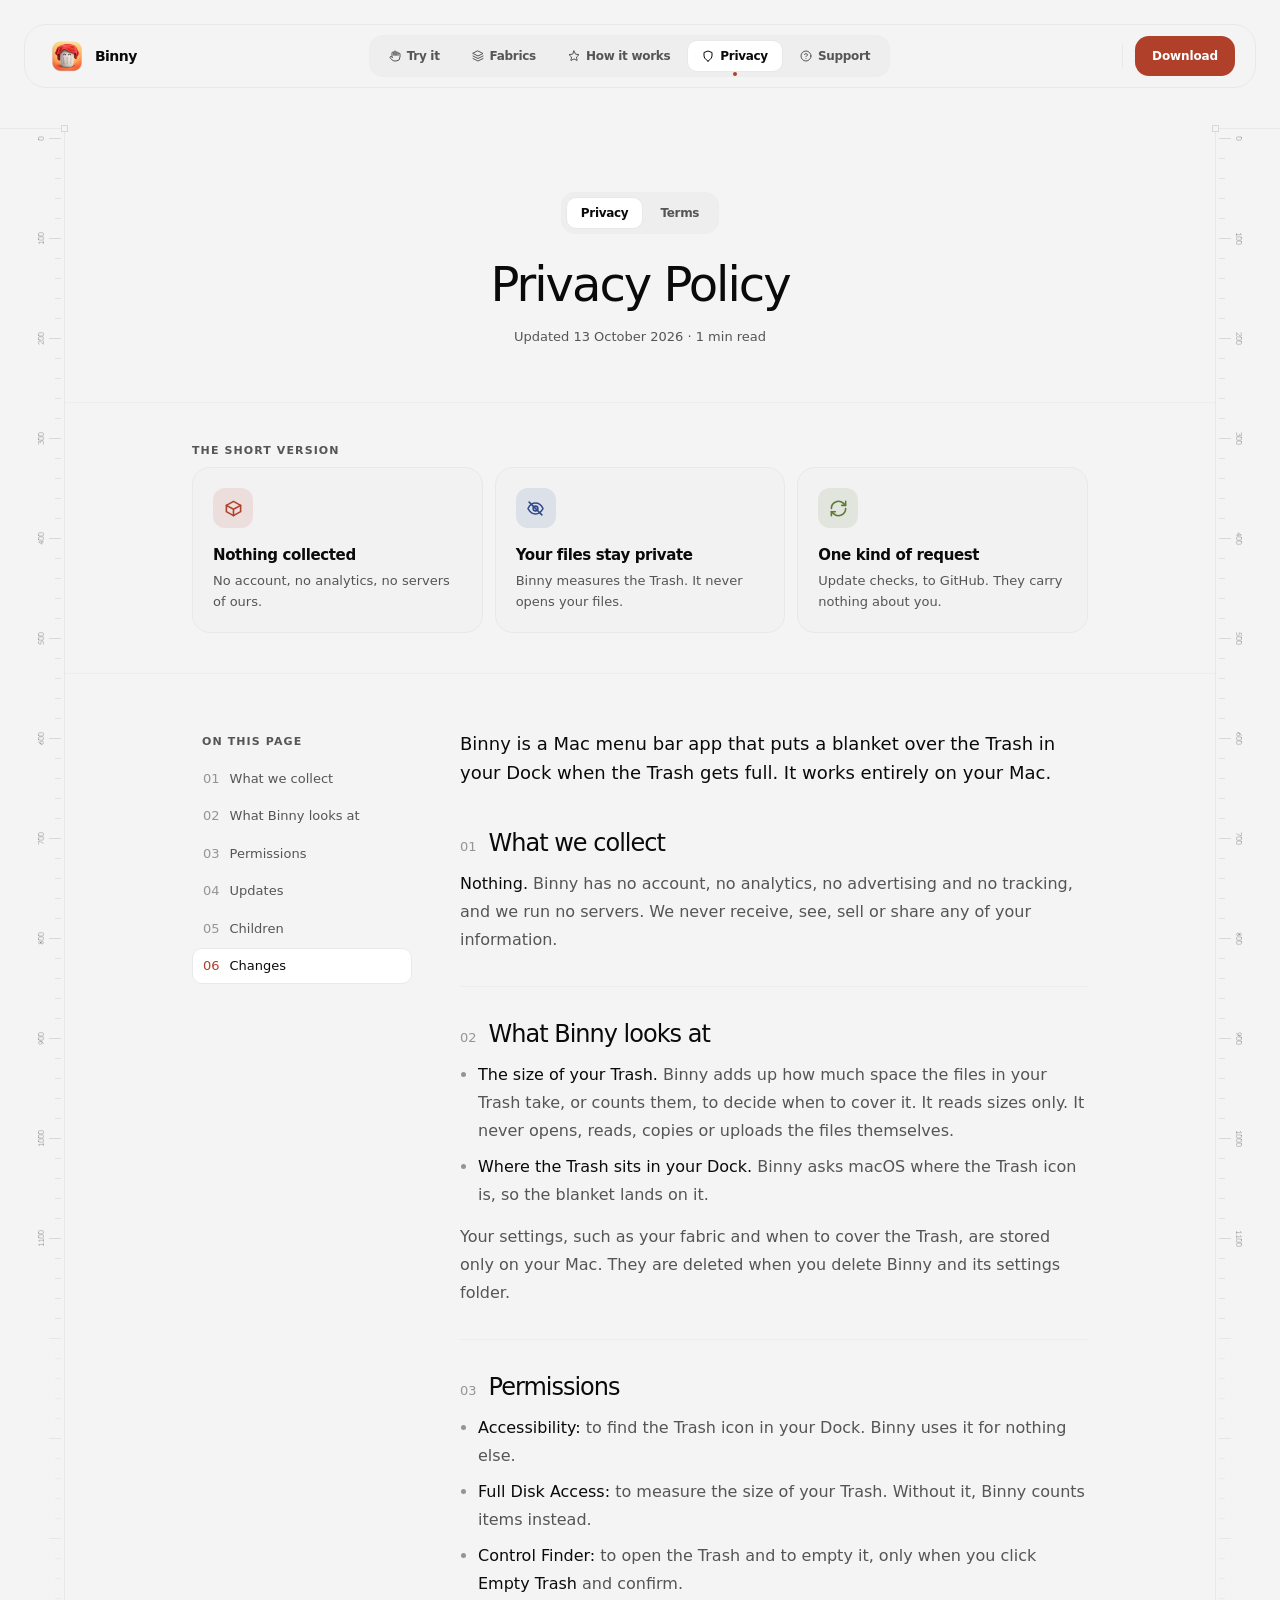
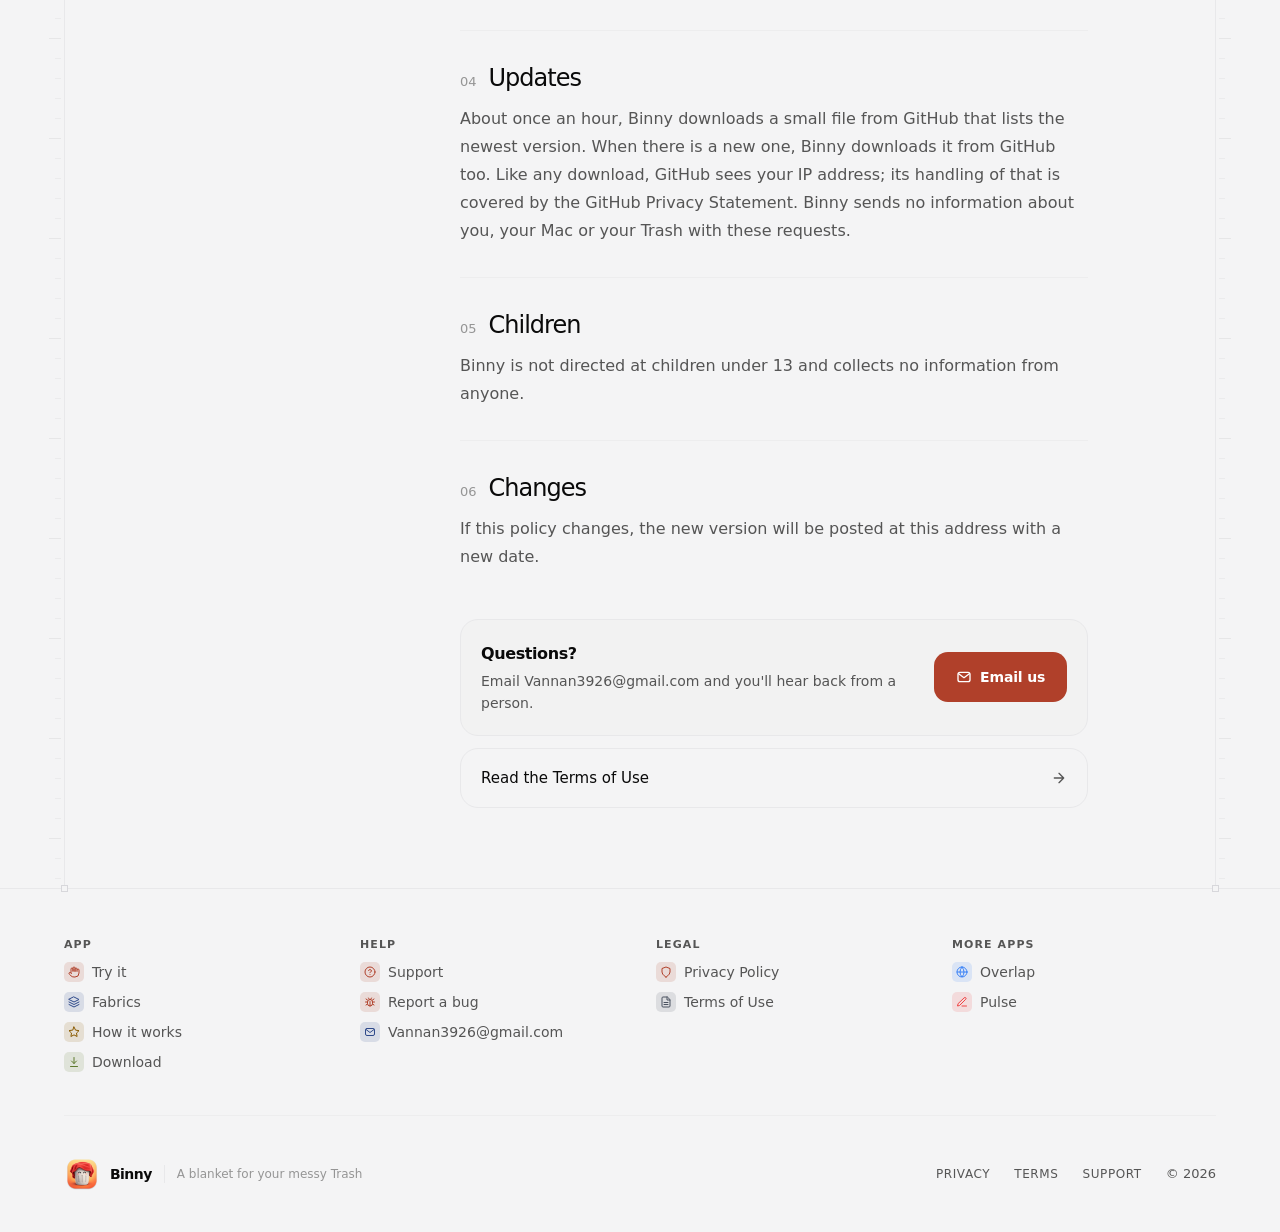
==== privacy/index.html @ 4203b94b "Website: update" ====
<!doctype html><html lang="en"><head><meta charset="utf-8"><meta name="viewport" content="width=device-width,initial-scale=1">
<title>Privacy Policy · Binny</title><link rel="icon" href="../icon.png">
<link rel="stylesheet" href="../studio.css"><link rel="stylesheet" href="../site.css"></head><body>
<svg width="0" height="0" style="position:absolute" aria-hidden="true"><symbol id="i-arrow" viewBox="0 0 24 24" fill="none" stroke="currentColor" stroke-width="2" stroke-linecap="round" stroke-linejoin="round"><path d="M5 12h14M12 5l7 7-7 7"/></symbol><symbol id="i-menu" viewBox="0 0 24 24" fill="none" stroke="currentColor" stroke-width="2" stroke-linecap="round" stroke-linejoin="round"><path d="M4 6h16M4 12h16M4 18h16"/></symbol><symbol id="i-star" viewBox="0 0 24 24" fill="none" stroke="currentColor" stroke-width="2" stroke-linecap="round" stroke-linejoin="round"><path d="M12 2l3.09 6.26L22 9.27l-5 4.87 1.18 6.88L12 17.77l-6.18 3.25L7 14.14 2 9.27l6.91-1.01z"/></symbol><symbol id="i-shield" viewBox="0 0 24 24" fill="none" stroke="currentColor" stroke-width="2" stroke-linecap="round" stroke-linejoin="round"><path d="M12 22s8-4 8-10V5l-8-3-8 3v7c0 6 8 10 8 10z"/></symbol><symbol id="i-file" viewBox="0 0 24 24" fill="none" stroke="currentColor" stroke-width="2" stroke-linecap="round" stroke-linejoin="round"><path d="M14 2H6a2 2 0 0 0-2 2v16a2 2 0 0 0 2 2h12a2 2 0 0 0 2-2V8zM14 2v6h6M16 13H8M16 17H8"/></symbol><symbol id="i-help" viewBox="0 0 24 24" fill="none" stroke="currentColor" stroke-width="2" stroke-linecap="round" stroke-linejoin="round"><circle cx="12" cy="12" r="10"/><path d="M9.1 9a3 3 0 0 1 5.8 1c0 2-3 3-3 3M12 17h.01"/></symbol><symbol id="i-mail" viewBox="0 0 24 24" fill="none" stroke="currentColor" stroke-width="2" stroke-linecap="round" stroke-linejoin="round"><rect x="3" y="5" width="18" height="14" rx="3"/><path d="m4 7 8 6 8-6"/></symbol><symbol id="i-search" viewBox="0 0 24 24" fill="none" stroke="currentColor" stroke-width="2" stroke-linecap="round" stroke-linejoin="round"><circle cx="11" cy="11" r="7"/><path d="m20 20-3.5-3.5"/></symbol><symbol id="i-lock" viewBox="0 0 24 24" fill="none" stroke="currentColor" stroke-width="2" stroke-linecap="round" stroke-linejoin="round"><rect x="4" y="11" width="16" height="10" rx="2"/><path d="M8 11V7a4 4 0 0 1 8 0v4"/></symbol><symbol id="i-box" viewBox="0 0 24 24" fill="none" stroke="currentColor" stroke-width="2" stroke-linecap="round" stroke-linejoin="round"><path d="M21 8 12 3 3 8v8l9 5 9-5z"/><path d="M3 8l9 5 9-5M12 13v8"/></symbol><symbol id="i-eyeoff" viewBox="0 0 24 24" fill="none" stroke="currentColor" stroke-width="2" stroke-linecap="round" stroke-linejoin="round"><path d="M2.5 12S6 5 12 5s9.5 7 9.5 7-3.5 7-9.5 7-9.5-7-9.5-7z"/><circle cx="12" cy="12" r="3"/><path d="M4 4l16 16"/></symbol><symbol id="i-gift" viewBox="0 0 24 24" fill="none" stroke="currentColor" stroke-width="2" stroke-linecap="round" stroke-linejoin="round"><rect x="3" y="8" width="18" height="13" rx="2"/><path d="M12 8v13M3 12h18M12 8S10.5 3.5 8 4.5 9 8 12 8zM12 8s1.5-4.5 4-3.5S15 8 12 8z"/></symbol><symbol id="i-heart" viewBox="0 0 24 24" fill="none" stroke="currentColor" stroke-width="2" stroke-linecap="round" stroke-linejoin="round"><path d="M12 20s-7.5-4.5-7.5-10A4.5 4.5 0 0 1 12 7.5 4.5 4.5 0 0 1 19.5 10C19.5 15.5 12 20 12 20z"/></symbol><symbol id="i-bug" viewBox="0 0 24 24" fill="none" stroke="currentColor" stroke-width="2" stroke-linecap="round" stroke-linejoin="round"><rect x="7" y="7" width="10" height="13" rx="5"/><path d="M12 11v9M9 4l1.5 2.5M15 4l-1.5 2.5M3 12h4M17 12h4M4 18l3-2M20 18l-3-2M4 6l3 2M20 6l-3 2"/></symbol><symbol id="i-idea" viewBox="0 0 24 24" fill="none" stroke="currentColor" stroke-width="2" stroke-linecap="round" stroke-linejoin="round"><path d="M9 18h6M10 21h4M12 3a6 6 0 0 0-3.5 10.9c.6.4 1 1.1 1 1.8V16h5v-.3c0-.7.4-1.4 1-1.8A6 6 0 0 0 12 3z"/></symbol><symbol id="i-pen" viewBox="0 0 24 24" fill="none" stroke="currentColor" stroke-width="2" stroke-linecap="round" stroke-linejoin="round"><path d="M12 20h9M16.5 3.5a2.12 2.12 0 0 1 3 3L7 19l-4 1 1-4z"/></symbol><symbol id="i-globe" viewBox="0 0 24 24" fill="none" stroke="currentColor" stroke-width="2" stroke-linecap="round" stroke-linejoin="round"><circle cx="12" cy="12" r="10"/><path d="M2 12h20M12 2a15.3 15.3 0 0 1 4 10 15.3 15.3 0 0 1-4 10 15.3 15.3 0 0 1-4-10 15.3 15.3 0 0 1 4-10z"/></symbol><symbol id="i-trash" viewBox="0 0 24 24" fill="none" stroke="currentColor" stroke-width="2" stroke-linecap="round" stroke-linejoin="round"><path d="M3 6h18M8 6V4a2 2 0 0 1 2-2h4a2 2 0 0 1 2 2v2M19 6l-1 14a2 2 0 0 1-2 2H8a2 2 0 0 1-2-2L5 6M10 11v6M14 11v6"/></symbol><symbol id="i-blanket" viewBox="0 0 24 24" fill="none" stroke="currentColor" stroke-width="2" stroke-linecap="round" stroke-linejoin="round"><path d="M4 20c0-6 2-12 8-12s8 6 8 12"/><path d="M2 20h20M8 20c0-3 1.5-6 4-6s4 3 4 6"/></symbol><symbol id="i-layers" viewBox="0 0 24 24" fill="none" stroke="currentColor" stroke-width="2" stroke-linecap="round" stroke-linejoin="round"><path d="m12 2 10 5-10 5L2 7z"/><path d="m2 12 10 5 10-5M2 17l10 5 10-5"/></symbol><symbol id="i-wind" viewBox="0 0 24 24" fill="none" stroke="currentColor" stroke-width="2" stroke-linecap="round" stroke-linejoin="round"><path d="M9.6 4.6A2 2 0 1 1 11 8H2M12.6 19.4A2 2 0 1 0 14 16H2M17.7 7.7A2.5 2.5 0 1 1 19.5 12H2"/></symbol><symbol id="i-hand" viewBox="0 0 24 24" fill="none" stroke="currentColor" stroke-width="2" stroke-linecap="round" stroke-linejoin="round"><path d="M18 11V6a2 2 0 0 0-4 0v5M14 10V4a2 2 0 0 0-4 0v6M10 10.5V6a2 2 0 0 0-4 0v8"/><path d="M18 8a2 2 0 1 1 4 0v6a8 8 0 0 1-8 8h-2c-2.8 0-4.5-.9-6-2.4l-3.6-3.6a2 2 0 0 1 2.8-2.8L7 15"/></symbol><symbol id="i-sparkle" viewBox="0 0 24 24" fill="none" stroke="currentColor" stroke-width="2" stroke-linecap="round" stroke-linejoin="round"><path d="M12 3l1.9 5.1L19 10l-5.1 1.9L12 17l-1.9-5.1L5 10l5.1-1.9z"/><path d="M19 17v4M17 19h4"/></symbol><symbol id="i-refresh" viewBox="0 0 24 24" fill="none" stroke="currentColor" stroke-width="2" stroke-linecap="round" stroke-linejoin="round"><path d="M21 12a9 9 0 0 1-15 6.7L3 16M3 12a9 9 0 0 1 15-6.7L21 8"/><path d="M21 3v5h-5M3 21v-5h5"/></symbol><symbol id="i-cpu" viewBox="0 0 24 24" fill="none" stroke="currentColor" stroke-width="2" stroke-linecap="round" stroke-linejoin="round"><rect x="5" y="5" width="14" height="14" rx="2"/><rect x="9" y="9" width="6" height="6"/><path d="M9 2v3M15 2v3M9 19v3M15 19v3M2 9h3M2 15h3M19 9h3M19 15h3"/></symbol><symbol id="i-bar" viewBox="0 0 24 24" fill="none" stroke="currentColor" stroke-width="2" stroke-linecap="round" stroke-linejoin="round"><rect x="2" y="3" width="20" height="18" rx="3"/><path d="M2 8h20M16 5.5h2"/></symbol><symbol id="i-click" viewBox="0 0 24 24" fill="none" stroke="currentColor" stroke-width="2" stroke-linecap="round" stroke-linejoin="round"><path d="m9 9 5 12 1.8-5.2L21 14z"/><path d="M7.2 2.2 8 5.1M5.1 8l-2.9-.8M14 4.1 12 6.2M6.2 12l-2.1 2"/></symbol><symbol id="i-download" viewBox="0 0 24 24" fill="none" stroke="currentColor" stroke-width="2" stroke-linecap="round" stroke-linejoin="round"><path d="M12 3v12M7 10l5 5 5-5M5 21h14"/></symbol><symbol id="i-accessibility" viewBox="0 0 24 24" fill="none" stroke="currentColor" stroke-width="2" stroke-linecap="round" stroke-linejoin="round"><circle cx="12" cy="4.5" r="1.5"/><path d="M5 8l7 1.5L19 8M12 9.5V14M9 21l3-7 3 7"/></symbol><symbol id="i-drive" viewBox="0 0 24 24" fill="none" stroke="currentColor" stroke-width="2" stroke-linecap="round" stroke-linejoin="round"><path d="M22 12H2M5.5 5h13L22 12v6a2 2 0 0 1-2 2H4a2 2 0 0 1-2-2v-6z"/><path d="M6 16h.01M10 16h.01"/></symbol><symbol id="i-finder" viewBox="0 0 24 24" fill="none" stroke="currentColor" stroke-width="2" stroke-linecap="round" stroke-linejoin="round"><rect x="3" y="3" width="18" height="18" rx="4"/><path d="M12 3c-1.5 3-2 6-1.5 10H12M8 8v1.5M16 8v1.5M8 15.5c2.5 2 5.5 2 8 0"/></symbol><symbol id="i-apple" viewBox="0 0 24 24" fill="currentColor"><path d="M16.4 12.6c0-2.6 2.1-3.8 2.2-3.9-1.2-1.8-3.1-2-3.7-2-1.6-.2-3.1.9-3.9.9-.8 0-2-.9-3.4-.9-1.7 0-3.3 1-4.2 2.6-1.8 3.1-.5 7.7 1.3 10.2.9 1.2 1.9 2.6 3.2 2.6 1.3-.1 1.8-.8 3.3-.8 1.6 0 2 .8 3.4.8 1.4 0 2.3-1.3 3.1-2.5 1-1.4 1.4-2.8 1.4-2.9 0 0-2.7-1-2.7-4.1zM13.9 5c.7-.9 1.2-2 1-3.2-1 0-2.3.7-3 1.6-.7.8-1.2 2-1.1 3.1 1.2.1 2.3-.6 3.1-1.5z"/></symbol></svg>
<header class="nav">
  <a class="brand" href="../"><img src="../icon.png" alt="">Binny</a>
  <nav class="navlinks" aria-label="Main"><a href="../#demo"><svg aria-hidden="true"><use href="#i-hand"/></svg>Try it</a><a href="../#fabrics"><svg aria-hidden="true"><use href="#i-layers"/></svg>Fabrics</a><a href="../#how"><svg aria-hidden="true"><use href="#i-star"/></svg>How it works</a><a aria-current="page" href="../privacy/"><svg aria-hidden="true"><use href="#i-shield"/></svg>Privacy</a><a href="../support/"><svg aria-hidden="true"><use href="#i-help"/></svg>Support</a></nav>
  <div class="navright">
    <span class="divider"></span>
    <a class="btn primary sm" href="https://github.com/Beingmani/Binny-releases/releases/latest/download/Binny.dmg">Download</a>
    <details class="menu"><summary class="iconbtn" aria-label="Menu"><svg aria-hidden="true"><use href="#i-menu"/></svg></summary>
      <div class="menu-panel"><a href="../#demo"><svg aria-hidden="true"><use href="#i-hand"/></svg>Try it</a><a href="../#fabrics"><svg aria-hidden="true"><use href="#i-layers"/></svg>Fabrics</a><a href="../#how"><svg aria-hidden="true"><use href="#i-star"/></svg>How it works</a><a aria-current="page" href="../privacy/"><svg aria-hidden="true"><use href="#i-shield"/></svg>Privacy</a><a href="../support/"><svg aria-hidden="true"><use href="#i-help"/></svg>Support</a><a class="btn primary" href="https://github.com/Beingmani/Binny-releases/releases/latest/download/Binny.dmg"><svg aria-hidden="true"><use href="#i-apple"/></svg>Download for Mac</a></div>
    </details>
  </div>
</header>
<div class="canvas"><main class="frame">
<header class="page-head"><div class="switch"><a class="on" href="../privacy/">Privacy</a><a class="" href="../terms/">Terms</a></div><h1>Privacy Policy</h1>
<p class="meta">Updated 13 October 2026 · 1 min read</p></header>
<div class="short"><span class="kicker">The short version</span><div class="tiles"><div class="tile"><span class="icon" style="--tint:var(--ink-rust)"><svg aria-hidden="true"><use href="#i-box"/></svg></span><strong>Nothing collected</strong><span>No account, no analytics, no servers of ours.</span></div><div class="tile"><span class="icon" style="--tint:var(--ink-indigo)"><svg aria-hidden="true"><use href="#i-eyeoff"/></svg></span><strong>Your files stay private</strong><span>Binny measures the Trash. It never opens your files.</span></div><div class="tile"><span class="icon" style="--tint:var(--ink-moss)"><svg aria-hidden="true"><use href="#i-refresh"/></svg></span><strong>One kind of request</strong><span>Update checks, to GitHub. They carry nothing about you.</span></div></div></div>
<div class="legal-body"><nav class="toc" aria-label="On this page"><strong>On this page</strong><a href="#what-we-collect"><span>01</span>What we collect</a><a href="#what-binny-looks-at"><span>02</span>What Binny looks at</a><a href="#permissions"><span>03</span>Permissions</a><a href="#updates"><span>04</span>Updates</a><a href="#children"><span>05</span>Children</a><a href="#changes"><span>06</span>Changes</a></nav>
<article class="prose"><p>Binny is a Mac menu bar app that puts a blanket over the Trash in your Dock when the Trash gets full. It works entirely on your Mac.</p><section id="what-we-collect"><h2><span>01</span>What we collect</h2><p><strong>Nothing.</strong> Binny has no account, no analytics, no advertising and no tracking, and we run no servers. We never receive, see, sell or share any of your information.</p></section><section id="what-binny-looks-at"><h2><span>02</span>What Binny looks at</h2><ul>
<li><strong>The size of your Trash.</strong> Binny adds up how much space the files in your Trash take, or counts them, to decide when to cover it. It reads sizes only. It never opens, reads, copies or uploads the files themselves.</li>
<li><strong>Where the Trash sits in your Dock.</strong> Binny asks macOS where the Trash icon is, so the blanket lands on it.</li>
</ul>
<p>Your settings, such as your fabric and when to cover the Trash, are stored only on your Mac. They are deleted when you delete Binny and its settings folder.</p></section><section id="permissions"><h2><span>03</span>Permissions</h2><ul>
<li><strong>Accessibility:</strong> to find the Trash icon in your Dock. Binny uses it for nothing else.</li>
<li><strong>Full Disk Access:</strong> to measure the size of your Trash. Without it, Binny counts items instead.</li>
<li><strong>Control Finder:</strong> to open the Trash and to empty it, only when you click <strong>Empty Trash</strong> and confirm.</li>
</ul></section><section id="updates"><h2><span>04</span>Updates</h2><p>About once an hour, Binny downloads a small file from GitHub that lists the newest version. When there is a new one, Binny downloads it from GitHub too. Like any download, GitHub sees your IP address; its handling of that is covered by the GitHub Privacy Statement. Binny sends no information about you, your Mac or your Trash with these requests.</p></section><section id="children"><h2><span>05</span>Children</h2><p>Binny is not directed at children under 13 and collects no information from anyone.</p></section><section id="changes"><h2><span>06</span>Changes</h2><p>If this policy changes, the new version will be posted at this address with a new date.</p></section>
<div class="mail"><div><strong>Questions?</strong><span>Email Vannan3926@gmail.com and you'll hear back from a person.</span></div><a class="btn primary" href="mailto:Vannan3926@gmail.com?subject=Binny%20privacy"><svg aria-hidden="true"><use href="#i-mail"/></svg>Email us</a></div>
<a class="next" href="../terms/">Read the Terms of Use<svg aria-hidden="true"><use href="#i-arrow"/></svg></a></article></div>
</main></div>
<footer class="site">
  <nav class="cols" aria-label="Site"><div><span class="kicker">App</span><ul><li><a href="../#demo"><span class="thumb" style="--tint:var(--ink-rust)"><svg aria-hidden="true"><use href="#i-hand"/></svg></span>Try it</a></li><li><a href="../#fabrics"><span class="thumb" style="--tint:var(--ink-indigo)"><svg aria-hidden="true"><use href="#i-layers"/></svg></span>Fabrics</a></li><li><a href="../#how"><span class="thumb" style="--tint:var(--ink-gold)"><svg aria-hidden="true"><use href="#i-star"/></svg></span>How it works</a></li><li><a href="https://github.com/Beingmani/Binny-releases/releases/latest/download/Binny.dmg"><span class="thumb" style="--tint:var(--ink-moss)"><svg aria-hidden="true"><use href="#i-download"/></svg></span>Download</a></li></ul></div><div><span class="kicker">Help</span><ul><li><a href="../support/"><span class="thumb" style="--tint:var(--accent)"><svg aria-hidden="true"><use href="#i-help"/></svg></span>Support</a></li><li><a href="https://github.com/Beingmani/Binny-releases/issues/new/choose"><span class="thumb" style="--tint:var(--ink-rust)"><svg aria-hidden="true"><use href="#i-bug"/></svg></span>Report a bug</a></li><li><a href="mailto:Vannan3926@gmail.com"><span class="thumb" style="--tint:var(--ink-indigo)"><svg aria-hidden="true"><use href="#i-mail"/></svg></span>Vannan3926@gmail.com</a></li></ul></div><div><span class="kicker">Legal</span><ul><li><a href="../privacy/"><span class="thumb" style="--tint:var(--accent)"><svg aria-hidden="true"><use href="#i-shield"/></svg></span>Privacy Policy</a></li><li><a href="../terms/"><span class="thumb" style="--tint:var(--ink-slate)"><svg aria-hidden="true"><use href="#i-file"/></svg></span>Terms of Use</a></li></ul></div><div><span class="kicker">More apps</span><ul><li><a href="https://beingmani.github.io/Overlap-releases/"><span class="thumb" style="--tint:var(--t-blue)"><svg aria-hidden="true"><use href="#i-globe"/></svg></span>Overlap</a></li><li><a href="https://beingmani.github.io/Pulse-releases/"><span class="thumb" style="--tint:var(--t-red)"><svg aria-hidden="true"><use href="#i-pen"/></svg></span>Pulse</a></li></ul></div></nav>
  <div class="bar">
    <div class="left"><a class="brand" href="../"><img src="../icon.png" alt="">Binny</a><span class="tagline">A blanket for your messy Trash</span></div>
    <nav aria-label="Legal"><a href="../privacy/">Privacy</a><a href="../terms/">Terms</a><a href="../support/">Support</a><span class="meta">© 2026</span></nav>
  </div>
</footer>
<script>
// Highlight the section you're reading in the contents list.
const links = [...document.querySelectorAll(".toc a")];
const seen = new IntersectionObserver((es) => es.forEach((e) => {
  if (e.isIntersecting) links.forEach((a) => a.classList.toggle("on", a.getAttribute("href") === "#" + e.target.id));
}), { rootMargin: "-20% 0px -70% 0px" });
document.querySelectorAll(".prose section[id]").forEach((s) => seen.observe(s));
</script></body></html>
---- studio.css ----
/* ==========================================================================
   Studio: shared website design system for the Overlap and Pulse sites.
   Modelled on figmaplugins.co, kept flat: no gradients, no shadows, no
   blur, no fades. Hairline borders do the work. See README.md.
   ========================================================================== */

/* -- Fonts: DM Sans 400 / 500 / 700, served from ./fonts ----------------- */
@font-face { font-family: "DM Sans"; src: url(fonts/DMSans-Regular.ttf) format("truetype"); font-weight: 400; font-style: normal; font-display: swap; }
@font-face { font-family: "DM Sans"; src: url(fonts/DMSans-Medium.ttf) format("truetype"); font-weight: 500; font-style: normal; font-display: swap; }
@font-face { font-family: "DM Sans"; src: url(fonts/DMSans-Bold.ttf) format("truetype"); font-weight: 700; font-style: normal; font-display: swap; }

/* -- Tokens (light). Apps set --accent-light / --accent-dark (+ --on-*) -- */
:root {
  color-scheme: light dark;

  /* Brand: each app sets these. */
  --accent: var(--accent-light, #1b4ed8);
  --on-accent: var(--on-accent-light, #ffffff);
  --accent-soft: color-mix(in srgb, var(--accent) 12%, var(--bg));

  /* Neutrals, straight from figmaplugins.co (shadcn zinc). */
  --bg: oklch(0.967 0.001 286.375);
  --fg: oklch(0.145 0 0);
  --card: oklch(1 0 0);
  --secondary: oklch(0.92 0.002 286.375);
  --muted: oklch(0.94 0.002 286.375);
  --muted-fg: oklch(0.45 0 0);
  --border: oklch(0.88 0.005 286.375);

  /* Flat stand-ins for figmaplugins' alpha tints (border/40, secondary/15...). */
  --line: color-mix(in srgb, var(--border) 40%, var(--bg));        /* frame, cards */
  --line-strong: color-mix(in srgb, var(--border) 70%, var(--bg)); /* hover borders */
  --line-soft: color-mix(in srgb, var(--border) 25%, var(--bg));   /* section rules */
  --surface: color-mix(in srgb, var(--secondary) 15%, var(--bg));  /* card fill */
  --surface-2: color-mix(in srgb, var(--secondary) 35%, var(--bg));/* pills, secondary btn */
  --surface-3: color-mix(in srgb, var(--secondary) 60%, var(--bg));/* hover */
  --faint-fg: color-mix(in srgb, var(--muted-fg) 60%, var(--bg));  /* captions */

  /* Shape and type. */
  --radius: 0.625rem;                      /* 10px  (rounded-lg) */
  --radius-xl: calc(var(--radius) * 1.4);  /* 14px  buttons, icon boxes */
  --radius-2xl: calc(var(--radius) * 1.8); /* 18px  cards */
  --radius-nav: 22px;
  --font: "DM Sans", "DM Sans Fallback", system-ui, -apple-system, "Segoe UI", Roboto, sans-serif;
  --mono: ui-monospace, "SF Mono", Menlo, Consolas, monospace;
  --w-display: 400;   /* headlines: regular, tight tracking */
  --w-strong: 700;    /* card titles, buttons (figmaplugins' 600 maps here) */
  --frame-w: 72rem;   /* 1152px content column */
  --nav-h: 64px;
  --nav-top: 24px;

  /* Tints for icon squares: set --tint on .icon / .chip svg / .thumb. */
  --t-blue: #3b82f6; --t-green: #22c55e; --t-violet: #8b5cf6; --t-orange: #f97316;
  --t-pink: #ec4899; --t-teal: #0d9488; --t-amber: #f59e0b; --t-red: #ef4444; --t-slate: #64748b;

  /* Ruler and corner art (SVG, flat). */
  --corner: url("data:image/svg+xml,%3Csvg xmlns='http://www.w3.org/2000/svg' width='7' height='7'%3E%3Crect x='.5' y='.5' width='6' height='6' fill='%23f4f4f5' stroke='%23d7d7db'/%3E%3C/svg%3E");
  --ruler-l: url("data:image/svg+xml,%3Csvg xmlns='http://www.w3.org/2000/svg' width='40' height='1200'%3E%3Cdefs%3E%3Cpath id='d0' d='M1 0h2a1 1 0 0 1 1 1v4a1 1 0 0 1-1 1H1a1 1 0 0 1-1-1V1a1 1 0 0 1 1-1z'/%3E%3Cpath id='d1' d='M.8 1.2 2.4 0v6M.8 6h3.2'/%3E%3Cpath id='d2' d='M0 1a1 1 0 0 1 1-1h2a1 1 0 0 1 1 1v.8L0 6h4'/%3E%3Cpath id='d3' d='M0 0h4L2 2.4h.8a1.8 1.8 0 0 1 0 3.6H0'/%3E%3Cpath id='d4' d='M3 6V0L0 4.2h4'/%3E%3Cpath id='d5' d='M4 0H.6L.2 2.8h2.3a1.6 1.6 0 0 1 0 3.2H0'/%3E%3Cpath id='d6' d='M3.4 0Q0 .8 0 4a2 2 0 0 0 4 0 2 2 0 0 0-4 0'/%3E%3Cpath id='d7' d='M0 0h4L1.4 6'/%3E%3Cpath id='d8' d='M2 2.8a1.4 1.4 0 1 1 0-2.8 1.4 1.4 0 1 1 0 2.8 1.6 1.6 0 1 0 0 3.2 1.6 1.6 0 1 0 0-3.2z'/%3E%3Cpath id='d9' d='M.6 6Q4 5.2 4 2a2 2 0 0 0-4 0 2 2 0 0 0 4 0'/%3E%3C/defs%3E%3Crect x='24' y='10' width='12' height='1' fill-opacity='.06'/%3E%3Cg transform='translate(16 10.5) rotate(-90) scale(.8)' fill='none' stroke='black' stroke-width='.9' stroke-linecap='round' stroke-linejoin='round' stroke-opacity='.3'%3E%3Cuse href='%23d0' x='-2.0' y='-3'/%3E%3C/g%3E%3Crect x='30' y='30' width='6' height='1' fill-opacity='.035'/%3E%3Crect x='30' y='50' width='6' height='1' fill-opacity='.035'/%3E%3Crect x='30' y='70' width='6' height='1' fill-opacity='.035'/%3E%3Crect x='30' y='90' width='6' height='1' fill-opacity='.035'/%3E%3Crect x='24' y='110' width='12' height='1' fill-opacity='.06'/%3E%3Cg transform='translate(16 110.5) rotate(-90) scale(.8)' fill='none' stroke='black' stroke-width='.9' stroke-linecap='round' stroke-linejoin='round' stroke-opacity='.3'%3E%3Cuse href='%23d1' x='-7.2' y='-3'/%3E%3Cuse href='%23d0' x='-2.0' y='-3'/%3E%3Cuse href='%23d0' x='3.2' y='-3'/%3E%3C/g%3E%3Crect x='30' y='130' width='6' height='1' fill-opacity='.035'/%3E%3Crect x='30' y='150' width='6' height='1' fill-opacity='.035'/%3E%3Crect x='30' y='170' width='6' height='1' fill-opacity='.035'/%3E%3Crect x='30' y='190' width='6' height='1' fill-opacity='.035'/%3E%3Crect x='24' y='210' width='12' height='1' fill-opacity='.06'/%3E%3Cg transform='translate(16 210.5) rotate(-90) scale(.8)' fill='none' stroke='black' stroke-width='.9' stroke-linecap='round' stroke-linejoin='round' stroke-opacity='.3'%3E%3Cuse href='%23d2' x='-7.2' y='-3'/%3E%3Cuse href='%23d0' x='-2.0' y='-3'/%3E%3Cuse href='%23d0' x='3.2' y='-3'/%3E%3C/g%3E%3Crect x='30' y='230' width='6' height='1' fill-opacity='.035'/%3E%3Crect x='30' y='250' width='6' height='1' fill-opacity='.035'/%3E%3Crect x='30' y='270' width='6' height='1' fill-opacity='.035'/%3E%3Crect x='30' y='290' width='6' height='1' fill-opacity='.035'/%3E%3Crect x='24' y='310' width='12' height='1' fill-opacity='.06'/%3E%3Cg transform='translate(16 310.5) rotate(-90) scale(.8)' fill='none' stroke='black' stroke-width='.9' stroke-linecap='round' stroke-linejoin='round' stroke-opacity='.3'%3E%3Cuse href='%23d3' x='-7.2' y='-3'/%3E%3Cuse href='%23d0' x='-2.0' y='-3'/%3E%3Cuse href='%23d0' x='3.2' y='-3'/%3E%3C/g%3E%3Crect x='30' y='330' width='6' height='1' fill-opacity='.035'/%3E%3Crect x='30' y='350' width='6' height='1' fill-opacity='.035'/%3E%3Crect x='30' y='370' width='6' height='1' fill-opacity='.035'/%3E%3Crect x='30' y='390' width='6' height='1' fill-opacity='.035'/%3E%3Crect x='24' y='410' width='12' height='1' fill-opacity='.06'/%3E%3Cg transform='translate(16 410.5) rotate(-90) scale(.8)' fill='none' stroke='black' stroke-width='.9' stroke-linecap='round' stroke-linejoin='round' stroke-opacity='.3'%3E%3Cuse href='%23d4' x='-7.2' y='-3'/%3E%3Cuse href='%23d0' x='-2.0' y='-3'/%3E%3Cuse href='%23d0' x='3.2' y='-3'/%3E%3C/g%3E%3Crect x='30' y='430' width='6' height='1' fill-opacity='.035'/%3E%3Crect x='30' y='450' width='6' height='1' fill-opacity='.035'/%3E%3Crect x='30' y='470' width='6' height='1' fill-opacity='.035'/%3E%3Crect x='30' y='490' width='6' height='1' fill-opacity='.035'/%3E%3Crect x='24' y='510' width='12' height='1' fill-opacity='.06'/%3E%3Cg transform='translate(16 510.5) rotate(-90) scale(.8)' fill='none' stroke='black' stroke-width='.9' stroke-linecap='round' stroke-linejoin='round' stroke-opacity='.3'%3E%3Cuse href='%23d5' x='-7.2' y='-3'/%3E%3Cuse href='%23d0' x='-2.0' y='-3'/%3E%3Cuse href='%23d0' x='3.2' y='-3'/%3E%3C/g%3E%3Crect x='30' y='530' width='6' height='1' fill-opacity='.035'/%3E%3Crect x='30' y='550' width='6' height='1' fill-opacity='.035'/%3E%3Crect x='30' y='570' width='6' height='1' fill-opacity='.035'/%3E%3Crect x='30' y='590' width='6' height='1' fill-opacity='.035'/%3E%3Crect x='24' y='610' width='12' height='1' fill-opacity='.06'/%3E%3Cg transform='translate(16 610.5) rotate(-90) scale(.8)' fill='none' stroke='black' stroke-width='.9' stroke-linecap='round' stroke-linejoin='round' stroke-opacity='.3'%3E%3Cuse href='%23d6' x='-7.2' y='-3'/%3E%3Cuse href='%23d0' x='-2.0' y='-3'/%3E%3Cuse href='%23d0' x='3.2' y='-3'/%3E%3C/g%3E%3Crect x='30' y='630' width='6' height='1' fill-opacity='.035'/%3E%3Crect x='30' y='650' width='6' height='1' fill-opacity='.035'/%3E%3Crect x='30' y='670' width='6' height='1' fill-opacity='.035'/%3E%3Crect x='30' y='690' width='6' height='1' fill-opacity='.035'/%3E%3Crect x='24' y='710' width='12' height='1' fill-opacity='.06'/%3E%3Cg transform='translate(16 710.5) rotate(-90) scale(.8)' fill='none' stroke='black' stroke-width='.9' stroke-linecap='round' stroke-linejoin='round' stroke-opacity='.3'%3E%3Cuse href='%23d7' x='-7.2' y='-3'/%3E%3Cuse href='%23d0' x='-2.0' y='-3'/%3E%3Cuse href='%23d0' x='3.2' y='-3'/%3E%3C/g%3E%3Crect x='30' y='730' width='6' height='1' fill-opacity='.035'/%3E%3Crect x='30' y='750' width='6' height='1' fill-opacity='.035'/%3E%3Crect x='30' y='770' width='6' height='1' fill-opacity='.035'/%3E%3Crect x='30' y='790' width='6' height='1' fill-opacity='.035'/%3E%3Crect x='24' y='810' width='12' height='1' fill-opacity='.06'/%3E%3Cg transform='translate(16 810.5) rotate(-90) scale(.8)' fill='none' stroke='black' stroke-width='.9' stroke-linecap='round' stroke-linejoin='round' stroke-opacity='.3'%3E%3Cuse href='%23d8' x='-7.2' y='-3'/%3E%3Cuse href='%23d0' x='-2.0' y='-3'/%3E%3Cuse href='%23d0' x='3.2' y='-3'/%3E%3C/g%3E%3Crect x='30' y='830' width='6' height='1' fill-opacity='.035'/%3E%3Crect x='30' y='850' width='6' height='1' fill-opacity='.035'/%3E%3Crect x='30' y='870' width='6' height='1' fill-opacity='.035'/%3E%3Crect x='30' y='890' width='6' height='1' fill-opacity='.035'/%3E%3Crect x='24' y='910' width='12' height='1' fill-opacity='.06'/%3E%3Cg transform='translate(16 910.5) rotate(-90) scale(.8)' fill='none' stroke='black' stroke-width='.9' stroke-linecap='round' stroke-linejoin='round' stroke-opacity='.3'%3E%3Cuse href='%23d9' x='-7.2' y='-3'/%3E%3Cuse href='%23d0' x='-2.0' y='-3'/%3E%3Cuse href='%23d0' x='3.2' y='-3'/%3E%3C/g%3E%3Crect x='30' y='930' width='6' height='1' fill-opacity='.035'/%3E%3Crect x='30' y='950' width='6' height='1' fill-opacity='.035'/%3E%3Crect x='30' y='970' width='6' height='1' fill-opacity='.035'/%3E%3Crect x='30' y='990' width='6' height='1' fill-opacity='.035'/%3E%3Crect x='24' y='1010' width='12' height='1' fill-opacity='.06'/%3E%3Cg transform='translate(16 1010.5) rotate(-90) scale(.8)' fill='none' stroke='black' stroke-width='.9' stroke-linecap='round' stroke-linejoin='round' stroke-opacity='.3'%3E%3Cuse href='%23d1' x='-9.8' y='-3'/%3E%3Cuse href='%23d0' x='-4.6' y='-3'/%3E%3Cuse href='%23d0' x='0.6' y='-3'/%3E%3Cuse href='%23d0' x='5.8' y='-3'/%3E%3C/g%3E%3Crect x='30' y='1030' width='6' height='1' fill-opacity='.035'/%3E%3Crect x='30' y='1050' width='6' height='1' fill-opacity='.035'/%3E%3Crect x='30' y='1070' width='6' height='1' fill-opacity='.035'/%3E%3Crect x='30' y='1090' width='6' height='1' fill-opacity='.035'/%3E%3Crect x='24' y='1110' width='12' height='1' fill-opacity='.06'/%3E%3Cg transform='translate(16 1110.5) rotate(-90) scale(.8)' fill='none' stroke='black' stroke-width='.9' stroke-linecap='round' stroke-linejoin='round' stroke-opacity='.3'%3E%3Cuse href='%23d1' x='-9.8' y='-3'/%3E%3Cuse href='%23d1' x='-4.6' y='-3'/%3E%3Cuse href='%23d0' x='0.6' y='-3'/%3E%3Cuse href='%23d0' x='5.8' y='-3'/%3E%3C/g%3E%3Crect x='30' y='1130' width='6' height='1' fill-opacity='.035'/%3E%3Crect x='30' y='1150' width='6' height='1' fill-opacity='.035'/%3E%3Crect x='30' y='1170' width='6' height='1' fill-opacity='.035'/%3E%3Crect x='30' y='1190' width='6' height='1' fill-opacity='.035'/%3E%3C/svg%3E"), url("data:image/svg+xml,%3Csvg xmlns='http://www.w3.org/2000/svg' width='40' height='100'%3E%3Crect x='24' y='10' width='12' height='1' fill-opacity='.06'/%3E%3Crect x='30' y='30' width='6' height='1' fill-opacity='.035'/%3E%3Crect x='30' y='50' width='6' height='1' fill-opacity='.035'/%3E%3Crect x='30' y='70' width='6' height='1' fill-opacity='.035'/%3E%3Crect x='30' y='90' width='6' height='1' fill-opacity='.035'/%3E%3C/svg%3E");
  --ruler-r: url("data:image/svg+xml,%3Csvg xmlns='http://www.w3.org/2000/svg' width='40' height='1200'%3E%3Cdefs%3E%3Cpath id='d0' d='M1 0h2a1 1 0 0 1 1 1v4a1 1 0 0 1-1 1H1a1 1 0 0 1-1-1V1a1 1 0 0 1 1-1z'/%3E%3Cpath id='d1' d='M.8 1.2 2.4 0v6M.8 6h3.2'/%3E%3Cpath id='d2' d='M0 1a1 1 0 0 1 1-1h2a1 1 0 0 1 1 1v.8L0 6h4'/%3E%3Cpath id='d3' d='M0 0h4L2 2.4h.8a1.8 1.8 0 0 1 0 3.6H0'/%3E%3Cpath id='d4' d='M3 6V0L0 4.2h4'/%3E%3Cpath id='d5' d='M4 0H.6L.2 2.8h2.3a1.6 1.6 0 0 1 0 3.2H0'/%3E%3Cpath id='d6' d='M3.4 0Q0 .8 0 4a2 2 0 0 0 4 0 2 2 0 0 0-4 0'/%3E%3Cpath id='d7' d='M0 0h4L1.4 6'/%3E%3Cpath id='d8' d='M2 2.8a1.4 1.4 0 1 1 0-2.8 1.4 1.4 0 1 1 0 2.8 1.6 1.6 0 1 0 0 3.2 1.6 1.6 0 1 0 0-3.2z'/%3E%3Cpath id='d9' d='M.6 6Q4 5.2 4 2a2 2 0 0 0-4 0 2 2 0 0 0 4 0'/%3E%3C/defs%3E%3Crect x='4' y='10' width='12' height='1' fill-opacity='.06'/%3E%3Cg transform='translate(24 10.5) rotate(90) scale(.8)' fill='none' stroke='black' stroke-width='.9' stroke-linecap='round' stroke-linejoin='round' stroke-opacity='.3'%3E%3Cuse href='%23d0' x='-2.0' y='-3'/%3E%3C/g%3E%3Crect x='4' y='30' width='6' height='1' fill-opacity='.035'/%3E%3Crect x='4' y='50' width='6' height='1' fill-opacity='.035'/%3E%3Crect x='4' y='70' width='6' height='1' fill-opacity='.035'/%3E%3Crect x='4' y='90' width='6' height='1' fill-opacity='.035'/%3E%3Crect x='4' y='110' width='12' height='1' fill-opacity='.06'/%3E%3Cg transform='translate(24 110.5) rotate(90) scale(.8)' fill='none' stroke='black' stroke-width='.9' stroke-linecap='round' stroke-linejoin='round' stroke-opacity='.3'%3E%3Cuse href='%23d1' x='-7.2' y='-3'/%3E%3Cuse href='%23d0' x='-2.0' y='-3'/%3E%3Cuse href='%23d0' x='3.2' y='-3'/%3E%3C/g%3E%3Crect x='4' y='130' width='6' height='1' fill-opacity='.035'/%3E%3Crect x='4' y='150' width='6' height='1' fill-opacity='.035'/%3E%3Crect x='4' y='170' width='6' height='1' fill-opacity='.035'/%3E%3Crect x='4' y='190' width='6' height='1' fill-opacity='.035'/%3E%3Crect x='4' y='210' width='12' height='1' fill-opacity='.06'/%3E%3Cg transform='translate(24 210.5) rotate(90) scale(.8)' fill='none' stroke='black' stroke-width='.9' stroke-linecap='round' stroke-linejoin='round' stroke-opacity='.3'%3E%3Cuse href='%23d2' x='-7.2' y='-3'/%3E%3Cuse href='%23d0' x='-2.0' y='-3'/%3E%3Cuse href='%23d0' x='3.2' y='-3'/%3E%3C/g%3E%3Crect x='4' y='230' width='6' height='1' fill-opacity='.035'/%3E%3Crect x='4' y='250' width='6' height='1' fill-opacity='.035'/%3E%3Crect x='4' y='270' width='6' height='1' fill-opacity='.035'/%3E%3Crect x='4' y='290' width='6' height='1' fill-opacity='.035'/%3E%3Crect x='4' y='310' width='12' height='1' fill-opacity='.06'/%3E%3Cg transform='translate(24 310.5) rotate(90) scale(.8)' fill='none' stroke='black' stroke-width='.9' stroke-linecap='round' stroke-linejoin='round' stroke-opacity='.3'%3E%3Cuse href='%23d3' x='-7.2' y='-3'/%3E%3Cuse href='%23d0' x='-2.0' y='-3'/%3E%3Cuse href='%23d0' x='3.2' y='-3'/%3E%3C/g%3E%3Crect x='4' y='330' width='6' height='1' fill-opacity='.035'/%3E%3Crect x='4' y='350' width='6' height='1' fill-opacity='.035'/%3E%3Crect x='4' y='370' width='6' height='1' fill-opacity='.035'/%3E%3Crect x='4' y='390' width='6' height='1' fill-opacity='.035'/%3E%3Crect x='4' y='410' width='12' height='1' fill-opacity='.06'/%3E%3Cg transform='translate(24 410.5) rotate(90) scale(.8)' fill='none' stroke='black' stroke-width='.9' stroke-linecap='round' stroke-linejoin='round' stroke-opacity='.3'%3E%3Cuse href='%23d4' x='-7.2' y='-3'/%3E%3Cuse href='%23d0' x='-2.0' y='-3'/%3E%3Cuse href='%23d0' x='3.2' y='-3'/%3E%3C/g%3E%3Crect x='4' y='430' width='6' height='1' fill-opacity='.035'/%3E%3Crect x='4' y='450' width='6' height='1' fill-opacity='.035'/%3E%3Crect x='4' y='470' width='6' height='1' fill-opacity='.035'/%3E%3Crect x='4' y='490' width='6' height='1' fill-opacity='.035'/%3E%3Crect x='4' y='510' width='12' height='1' fill-opacity='.06'/%3E%3Cg transform='translate(24 510.5) rotate(90) scale(.8)' fill='none' stroke='black' stroke-width='.9' stroke-linecap='round' stroke-linejoin='round' stroke-opacity='.3'%3E%3Cuse href='%23d5' x='-7.2' y='-3'/%3E%3Cuse href='%23d0' x='-2.0' y='-3'/%3E%3Cuse href='%23d0' x='3.2' y='-3'/%3E%3C/g%3E%3Crect x='4' y='530' width='6' height='1' fill-opacity='.035'/%3E%3Crect x='4' y='550' width='6' height='1' fill-opacity='.035'/%3E%3Crect x='4' y='570' width='6' height='1' fill-opacity='.035'/%3E%3Crect x='4' y='590' width='6' height='1' fill-opacity='.035'/%3E%3Crect x='4' y='610' width='12' height='1' fill-opacity='.06'/%3E%3Cg transform='translate(24 610.5) rotate(90) scale(.8)' fill='none' stroke='black' stroke-width='.9' stroke-linecap='round' stroke-linejoin='round' stroke-opacity='.3'%3E%3Cuse href='%23d6' x='-7.2' y='-3'/%3E%3Cuse href='%23d0' x='-2.0' y='-3'/%3E%3Cuse href='%23d0' x='3.2' y='-3'/%3E%3C/g%3E%3Crect x='4' y='630' width='6' height='1' fill-opacity='.035'/%3E%3Crect x='4' y='650' width='6' height='1' fill-opacity='.035'/%3E%3Crect x='4' y='670' width='6' height='1' fill-opacity='.035'/%3E%3Crect x='4' y='690' width='6' height='1' fill-opacity='.035'/%3E%3Crect x='4' y='710' width='12' height='1' fill-opacity='.06'/%3E%3Cg transform='translate(24 710.5) rotate(90) scale(.8)' fill='none' stroke='black' stroke-width='.9' stroke-linecap='round' stroke-linejoin='round' stroke-opacity='.3'%3E%3Cuse href='%23d7' x='-7.2' y='-3'/%3E%3Cuse href='%23d0' x='-2.0' y='-3'/%3E%3Cuse href='%23d0' x='3.2' y='-3'/%3E%3C/g%3E%3Crect x='4' y='730' width='6' height='1' fill-opacity='.035'/%3E%3Crect x='4' y='750' width='6' height='1' fill-opacity='.035'/%3E%3Crect x='4' y='770' width='6' height='1' fill-opacity='.035'/%3E%3Crect x='4' y='790' width='6' height='1' fill-opacity='.035'/%3E%3Crect x='4' y='810' width='12' height='1' fill-opacity='.06'/%3E%3Cg transform='translate(24 810.5) rotate(90) scale(.8)' fill='none' stroke='black' stroke-width='.9' stroke-linecap='round' stroke-linejoin='round' stroke-opacity='.3'%3E%3Cuse href='%23d8' x='-7.2' y='-3'/%3E%3Cuse href='%23d0' x='-2.0' y='-3'/%3E%3Cuse href='%23d0' x='3.2' y='-3'/%3E%3C/g%3E%3Crect x='4' y='830' width='6' height='1' fill-opacity='.035'/%3E%3Crect x='4' y='850' width='6' height='1' fill-opacity='.035'/%3E%3Crect x='4' y='870' width='6' height='1' fill-opacity='.035'/%3E%3Crect x='4' y='890' width='6' height='1' fill-opacity='.035'/%3E%3Crect x='4' y='910' width='12' height='1' fill-opacity='.06'/%3E%3Cg transform='translate(24 910.5) rotate(90) scale(.8)' fill='none' stroke='black' stroke-width='.9' stroke-linecap='round' stroke-linejoin='round' stroke-opacity='.3'%3E%3Cuse href='%23d9' x='-7.2' y='-3'/%3E%3Cuse href='%23d0' x='-2.0' y='-3'/%3E%3Cuse href='%23d0' x='3.2' y='-3'/%3E%3C/g%3E%3Crect x='4' y='930' width='6' height='1' fill-opacity='.035'/%3E%3Crect x='4' y='950' width='6' height='1' fill-opacity='.035'/%3E%3Crect x='4' y='970' width='6' height='1' fill-opacity='.035'/%3E%3Crect x='4' y='990' width='6' height='1' fill-opacity='.035'/%3E%3Crect x='4' y='1010' width='12' height='1' fill-opacity='.06'/%3E%3Cg transform='translate(24 1010.5) rotate(90) scale(.8)' fill='none' stroke='black' stroke-width='.9' stroke-linecap='round' stroke-linejoin='round' stroke-opacity='.3'%3E%3Cuse href='%23d1' x='-9.8' y='-3'/%3E%3Cuse href='%23d0' x='-4.6' y='-3'/%3E%3Cuse href='%23d0' x='0.6' y='-3'/%3E%3Cuse href='%23d0' x='5.8' y='-3'/%3E%3C/g%3E%3Crect x='4' y='1030' width='6' height='1' fill-opacity='.035'/%3E%3Crect x='4' y='1050' width='6' height='1' fill-opacity='.035'/%3E%3Crect x='4' y='1070' width='6' height='1' fill-opacity='.035'/%3E%3Crect x='4' y='1090' width='6' height='1' fill-opacity='.035'/%3E%3Crect x='4' y='1110' width='12' height='1' fill-opacity='.06'/%3E%3Cg transform='translate(24 1110.5) rotate(90) scale(.8)' fill='none' stroke='black' stroke-width='.9' stroke-linecap='round' stroke-linejoin='round' stroke-opacity='.3'%3E%3Cuse href='%23d1' x='-9.8' y='-3'/%3E%3Cuse href='%23d1' x='-4.6' y='-3'/%3E%3Cuse href='%23d0' x='0.6' y='-3'/%3E%3Cuse href='%23d0' x='5.8' y='-3'/%3E%3C/g%3E%3Crect x='4' y='1130' width='6' height='1' fill-opacity='.035'/%3E%3Crect x='4' y='1150' width='6' height='1' fill-opacity='.035'/%3E%3Crect x='4' y='1170' width='6' height='1' fill-opacity='.035'/%3E%3Crect x='4' y='1190' width='6' height='1' fill-opacity='.035'/%3E%3C/svg%3E"), url("data:image/svg+xml,%3Csvg xmlns='http://www.w3.org/2000/svg' width='40' height='100'%3E%3Crect x='4' y='10' width='12' height='1' fill-opacity='.06'/%3E%3Crect x='4' y='30' width='6' height='1' fill-opacity='.035'/%3E%3Crect x='4' y='50' width='6' height='1' fill-opacity='.035'/%3E%3Crect x='4' y='70' width='6' height='1' fill-opacity='.035'/%3E%3Crect x='4' y='90' width='6' height='1' fill-opacity='.035'/%3E%3C/svg%3E");
}

/* -- Tokens (dark): figmaplugins' .dark block, alpha borders made solid --- */
@media (prefers-color-scheme: dark) {
  :root {
    --accent: var(--accent-dark, #6b93f6);
    --on-accent: var(--on-accent-dark, #0a0a0a);
    --accent-soft: color-mix(in srgb, var(--accent) 16%, var(--bg));
    --bg: oklch(0.145 0 0);
    --fg: oklch(0.985 0 0);
    --card: oklch(0.205 0 0);
    --secondary: oklch(0.269 0 0);
    --muted: oklch(0.269 0 0);
    --muted-fg: oklch(0.708 0 0);
    --border: color-mix(in srgb, #fff 12%, var(--bg));
    --line: color-mix(in srgb, #fff 7%, var(--bg));
    --line-strong: color-mix(in srgb, #fff 13%, var(--bg));
    --line-soft: color-mix(in srgb, #fff 5%, var(--bg));
    --surface: color-mix(in srgb, var(--secondary) 25%, var(--bg));
    --surface-2: color-mix(in srgb, var(--secondary) 45%, var(--bg));
    --surface-3: color-mix(in srgb, var(--secondary) 75%, var(--bg));
    --corner: url("data:image/svg+xml,%3Csvg xmlns='http://www.w3.org/2000/svg' width='7' height='7'%3E%3Crect x='.5' y='.5' width='6' height='6' fill='%230a0a0a' stroke='%232b2b2b'/%3E%3C/svg%3E");
  }
}

/* -- Base -------------------------------------------------------------- */
*, *::before, *::after { box-sizing: border-box; }
html { -webkit-text-size-adjust: 100%; scroll-padding-top: calc(var(--nav-top) + var(--nav-h) + 24px); }
body {
  margin: 0; background: var(--bg); color: var(--fg);
  font-family: var(--font); font-size: 16px; line-height: 1.5; font-weight: 400;
  -webkit-font-smoothing: antialiased; -moz-osx-font-smoothing: grayscale;
  text-rendering: optimizeLegibility; overflow-x: clip;
}
img, svg, video { display: block; max-width: 100%; }
a { color: inherit; text-decoration: none; }
h1, h2, h3, h4, p, ul, ol, figure { margin: 0; }
ul, ol { padding: 0; list-style: none; }
button { font: inherit; color: inherit; }
::selection { background: var(--accent-soft); }
:focus-visible { outline: 2px solid var(--accent); outline-offset: 2px; border-radius: 6px; }
.sr-only { position: absolute; width: 1px; height: 1px; overflow: hidden; clip: rect(0 0 0 0); white-space: nowrap; }
svg.i { width: 14px; height: 14px; flex: none; }            /* inline icon helper */

/* -- Canvas + frame: the hairline column with rulers and corner squares --- */
/* <div class="canvas"><div class="frame"> sections </div></div>             */
.canvas {
  position: relative; overflow-x: clip;
  margin-top: calc(var(--nav-top) + var(--nav-h) + 40px);   /* pt-32 on desktop */
  border-block: 1px solid var(--line);
}
.canvas::before, .canvas::after {           /* corner squares, top and bottom pair */
  content: ""; position: absolute; z-index: 2; pointer-events: none; height: 7px;
  left: calc(50% - min(100%, var(--frame-w)) / 2 - 3px);
  width: calc(min(100%, var(--frame-w)) + 6px);
  background: var(--corner) left top / 7px 7px no-repeat, var(--corner) right top / 7px 7px no-repeat;
}
.canvas::before { top: -4px; }
.canvas::after { bottom: -4px; }
.frame {
  position: relative; max-width: var(--frame-w); margin: -1px auto 0;
  background: var(--bg); border-inline: 1px solid var(--line); min-height: 60vh;
}
.frame::before, .frame::after {             /* Figma-style rulers, 40px outside each side */
  content: ""; position: absolute; top: 0; bottom: 0; width: 40px; pointer-events: none;
  background: var(--fg);
  -webkit-mask-repeat: no-repeat, repeat-y; mask-repeat: no-repeat, repeat-y;
  -webkit-mask-position: 0 0, 0 1200px; mask-position: 0 0, 0 1200px;
}
.frame::before { right: 100%; -webkit-mask-image: var(--ruler-l); mask-image: var(--ruler-l); }
.frame::after { left: 100%; -webkit-mask-image: var(--ruler-r); mask-image: var(--ruler-r); }
@media (max-width: 1259px) { .frame::before, .frame::after { display: none; } }
@media (max-width: 767px) { .canvas { margin-top: calc(16px + 56px + 24px); } }

/* -- Floating nav: brand left, segmented links centre, actions right ------ */
.nav {
  position: fixed; z-index: 50; top: var(--nav-top); left: var(--nav-top); right: var(--nav-top);
  max-width: 80rem; margin-inline: auto; height: var(--nav-h);
  display: flex; align-items: center; justify-content: space-between; gap: 12px;
  padding: 0 20px; border-radius: var(--radius-nav);
  background: var(--bg); border: 1px solid var(--line);
}
.brand {                                   /* logo + product name */
  display: inline-flex; align-items: center; gap: 10px; padding: 4px; border-radius: 12px;
  font-size: 14px; font-weight: 700; letter-spacing: -0.04em; white-space: nowrap;
}
.brand img, .brand .logo { width: 36px; height: 36px; border-radius: 10px; flex: none; object-fit: cover; }
.brand span.logo { display: grid; place-items: center; background: var(--accent); color: var(--on-accent); }
.brand .logo svg { width: 18px; height: 18px; }
footer.site .brand .logo { width: 32px; height: 32px; border-radius: 9px; }
footer.site .brand .logo svg { width: 16px; height: 16px; }
.brand .sep { color: var(--line-strong); font-weight: 400; padding-inline: 2px; }
.navlinks {                                /* centre segmented pill */
  display: none; align-items: center; padding: 4px; gap: 2px;
  border-radius: var(--radius-xl); background: var(--surface-2); border: 1px solid var(--line-soft);
}
.navlinks a {
  position: relative; display: inline-flex; align-items: center; gap: 6px;
  padding: 6px 14px; border-radius: var(--radius); border: 1px solid transparent;
  font-size: 12px; font-weight: 700; letter-spacing: -0.025em; white-space: nowrap; color: var(--muted-fg);
  transition: color .15s, background-color .15s;
}
.navlinks a svg { width: 12px; height: 12px; }
.navlinks a:hover { color: var(--fg); background: var(--surface-3); }
.navlinks a.on, .navlinks a[aria-current="page"] { color: var(--fg); background: var(--card); border-color: var(--line); }
.navlinks a.on::after, .navlinks a[aria-current="page"]::after {   /* accent dot under the active tab */
  content: ""; position: absolute; left: 50%; bottom: -5px; width: 4px; height: 4px; margin-left: -2px;
  border-radius: 50%; background: var(--accent);
}
.navright { display: flex; align-items: center; gap: 8px; }
.navright .divider { display: none; width: 1px; height: 24px; background: var(--line); margin-inline: 4px; }
.iconbtn {                                 /* square icon button (menu, store, GitHub) */
  display: inline-flex; align-items: center; justify-content: center; width: 40px; height: 40px;
  border-radius: var(--radius-xl); border: 1px solid var(--line-soft); background: var(--surface-2);
  color: var(--muted-fg); cursor: pointer; transition: color .15s, background-color .15s;
}
.iconbtn:hover { color: var(--fg); background: var(--surface-3); }
.iconbtn svg { width: 16px; height: 16px; }
.navright .btn { display: none; }
.menu { position: static; }                 /* phone menu: <details class="menu">, panel spans the nav */
.menu > summary { list-style: none; }
.menu > summary::-webkit-details-marker { display: none; }
.menu-panel {
  position: absolute; left: -1px; right: -1px; top: calc(100% + 12px);
  display: grid; gap: 6px; padding: 10px; border-radius: var(--radius-2xl);
  background: var(--bg); border: 1px solid var(--line);
}
.menu-panel a:not(.btn) {
  display: flex; align-items: center; gap: 12px; padding: 12px 14px; border-radius: var(--radius-xl);
  font-size: 14px; font-weight: 700; background: var(--surface); border: 1px solid var(--line-soft);
}
.menu-panel a.on { background: var(--card); border-color: var(--line); }
.menu-panel a svg { width: 14px; height: 14px; }
.menu-panel .btn { display: flex; justify-content: center; }
@media (max-width: 767px) {
  :root { --nav-h: 56px; --nav-top: 16px; }
  .nav { padding: 0 10px 0 8px; border-radius: var(--radius-2xl); }
  .brand img, .brand .logo { width: 32px; height: 32px; border-radius: 9px; }
}
@media (min-width: 640px) { .navright .btn { display: inline-flex; } }
@media (min-width: 768px) {
  .navlinks { display: flex; }
  .navright .divider { display: block; }
  .menu { display: none; }
}

/* -- Buttons: .btn.primary (accent, arrow) and .btn.secondary (grey) ----- */
.btn {
  display: inline-flex; align-items: center; justify-content: center; gap: 8px;
  padding: 14px 24px; border-radius: var(--radius-xl); border: 1px solid transparent;
  font-size: 14px; line-height: 20px; font-weight: 700; letter-spacing: -0.01em; white-space: nowrap;
  cursor: pointer; transition: opacity .15s, background-color .15s, border-color .15s;
}
.btn svg { width: 16px; height: 16px; flex: none; transition: transform .15s; }
.btn:hover svg.arrow { transform: translateX(2px); }
.btn.primary { background: var(--accent); color: var(--on-accent); }
.btn.primary:hover { opacity: .9; }
.btn.secondary { background: var(--surface-2); border-color: var(--line-soft); color: var(--fg); font-weight: 500; letter-spacing: -0.025em; }
.btn.secondary:hover { background: var(--surface-3); }
.btn.sm { padding: 0 16px; height: 40px; font-size: 12px; }
@media (max-width: 767px) { .btn.sm { height: 36px; } }

/* -- Hero: badge, display headline, lede, actions, chip row --------------- */
.hero { padding: 80px 20px 56px; text-align: center; }
.hero > * { margin-inline: auto; }
.badge-pill {                               /* small pill above the headline */
  display: inline-flex; align-items: center; gap: 12px; margin-bottom: 32px;
  padding: 6px 16px 6px 6px; border-radius: 999px;
  background: var(--surface-2); border: 1px solid var(--line-soft);
  font-size: 12px; line-height: 16px; font-weight: 500; color: var(--muted-fg);
}
.badge-pill .stack { display: flex; }        /* optional overlapping app icons */
.badge-pill .stack > * {
  width: 28px; height: 28px; border-radius: 8px; border: 1px solid var(--line); outline: 2px solid var(--bg); margin-left: -6px;
  background: var(--card); display: grid; place-items: center; object-fit: cover;
}
.badge-pill .stack > *:first-child { margin-left: 0; }
.badge-pill .stack svg { width: 14px; height: 14px; }
.badge-pill .dot { width: 6px; height: 6px; border-radius: 50%; background: var(--accent); margin-left: 6px; }
h1.display, .display {
  max-width: 48rem; margin-bottom: 20px;
  font-size: 44px; line-height: 1.05; font-weight: var(--w-display); letter-spacing: -2px; text-wrap: balance;
}
.lede {
  max-width: 28rem; margin-bottom: 36px;
  font-size: 16px; line-height: 1.625; color: var(--muted-fg); text-wrap: pretty;
}
.actions { display: flex; flex-wrap: wrap; align-items: center; justify-content: center; gap: 12px; }
.chips {                                    /* row of outlined quick-link chips */
  display: flex; flex-wrap: wrap; align-items: center; justify-content: center; gap: 8px;
  max-width: 56rem; margin-top: 56px;
}
.chips .label { margin-right: 4px; font-size: 10px; font-weight: 500; letter-spacing: .05em; text-transform: uppercase; color: var(--faint-fg); }
.chip {
  display: inline-flex; align-items: center; gap: 6px; padding: 6px 12px; border-radius: 999px;
  border: 1px solid var(--line); background: var(--bg);
  font-size: 12px; line-height: 16px; font-weight: 500; color: var(--muted-fg);
  transition: color .15s, border-color .15s;
}
a.chip:hover { color: var(--fg); border-color: var(--line-strong); }
.chip svg { width: 13px; height: 13px; color: var(--tint, var(--accent)); }
@media (min-width: 640px) {
  h1.display, .display { font-size: 60px; }
  .lede { font-size: 18px; }
}
@media (min-width: 768px) {
  .hero { padding: 112px 20px 64px; }
  h1.display, .display { font-size: 68px; letter-spacing: -3px; }
}

/* -- Sections: hairline-separated bands inside the frame ------------------ */
section.block { padding: 64px 20px; border-top: 1px solid var(--line-soft); }
section.block.tinted { background: color-mix(in srgb, var(--secondary) 10%, var(--bg)); }
section.block > .inner { max-width: var(--frame-w); margin-inline: auto; }
section.block.narrow > .inner { max-width: 48rem; }
.kicker {                                   /* tiny uppercase label, "BY JOB" */
  display: block; margin-bottom: 8px;
  font-size: 11px; line-height: 16px; font-weight: 700; letter-spacing: .1em; text-transform: uppercase; color: var(--muted-fg);
}
.section-head { display: flex; flex-wrap: wrap; align-items: flex-end; justify-content: space-between; gap: 16px; margin-bottom: 32px; }
.section-head h2, h2.title { font-size: 30px; line-height: 36px; font-weight: var(--w-display); letter-spacing: -1.25px; text-wrap: balance; }
.section-head p.sub { margin-top: 10px; max-width: 36rem; font-size: 15px; line-height: 1.6; color: var(--muted-fg); }
.more {                                     /* "All categories ->" link */
  display: inline-flex; align-items: center; gap: 6px; font-size: 14px; font-weight: 500; color: var(--muted-fg);
  transition: color .15s;
}
.more svg { width: 14px; height: 14px; transition: transform .15s; }
.more:hover { color: var(--fg); }
.more:hover svg { transform: translateX(2px); }
@media (min-width: 640px) {
  section.block { padding-inline: 32px; }
  .section-head h2, h2.title { font-size: 36px; line-height: 40px; }
}
@media (min-width: 768px) { section.block { padding-block: 80px; } }

/* -- Cards: hairline box, tinted icon square, title, text, bottom link ---- */
.cards { display: grid; gap: 12px; }
@media (min-width: 640px) { .cards { grid-template-columns: repeat(2, minmax(0, 1fr)); } }
@media (min-width: 1024px) {
  .cards { grid-template-columns: repeat(4, minmax(0, 1fr)); }
  .cards.three { grid-template-columns: repeat(3, minmax(0, 1fr)); }
  .cards.two { grid-template-columns: repeat(2, minmax(0, 1fr)); }
}
.card {
  position: relative; display: flex; flex-direction: column; height: 100%;
  padding: 16px; border-radius: var(--radius-2xl);
  background: var(--surface); border: 1px solid var(--line);
  transition: transform .2s, border-color .2s, background-color .2s;
}
.cards.three .card, .card.lg { padding: 20px; }
a.card:hover { transform: translateY(-2px); border-color: var(--line-strong); background: color-mix(in srgb, var(--secondary) 30%, var(--bg)); }
.card .top { display: flex; align-items: flex-start; justify-content: space-between; gap: 12px; }
.icon {                                     /* tinted rounded square; set --tint */
  display: grid; place-items: center; flex: none; width: 40px; height: 40px; border-radius: 12px;
  color: var(--tint, var(--accent)); background: color-mix(in srgb, var(--tint, var(--accent)) 12%, var(--bg));
}
.icon svg { width: 19px; height: 19px; }
.icon.lg { width: 48px; height: 48px; border-radius: var(--radius-xl); }
.icon.lg svg { width: 24px; height: 24px; }
.card .arrow { width: 14px; height: 14px; color: var(--faint-fg); transition: color .15s; }
a.card:hover .arrow { color: var(--fg); }
.card h3 { margin-top: 16px; font-size: 15px; line-height: 1.4; font-weight: var(--w-strong); letter-spacing: -0.025em; }
.card p { margin-top: 4px; font-size: 12px; line-height: 1.625; color: var(--muted-fg); }
.cards.three .card p, .card.lg p { font-size: 14px; }
.card-link {                                /* "See the top picks >" */
  display: inline-flex; align-items: center; gap: 4px; margin-top: auto; padding-top: 12px;
  font-size: 12px; font-weight: 500; color: var(--muted-fg); transition: color .15s;
}
.card-link svg { width: 12px; height: 12px; }
a.card:hover .card-link, a.card-link:hover { color: var(--fg); }
.tag {                                      /* small status pill inside cards */
  display: inline-flex; align-items: center; gap: 6px; width: fit-content; margin-top: 16px;
  padding: 2px 8px; border-radius: 999px; border: 1px solid var(--line); font-size: 11px; color: var(--muted-fg);
}
.tag::before { content: ""; width: 5px; height: 5px; border-radius: 50%; background: var(--accent); }

/* -- CTA strip: full-width card, text left, action right ------------------ */
.cta-strip {
  display: flex; flex-direction: column; gap: 16px; margin-top: 24px;
  padding: 16px 20px; border-radius: var(--radius-2xl); border: 1px solid var(--line); background: var(--bg);
}
.cta-strip p { max-width: 40rem; font-size: 14px; line-height: 1.625; color: var(--muted-fg); }
.cta-strip p strong { color: var(--fg); font-weight: 500; }
.cta-strip .more { color: var(--fg); flex: none; }
.cta-strip .btn { flex: none; align-self: flex-start; }
@media (min-width: 640px) {
  .cta-strip { flex-direction: row; align-items: center; justify-content: space-between; }
  .cta-strip .btn { align-self: auto; }
}

/* -- Screens: row of app screenshots in plain dark phone frames ----------- */
.screens {
  display: flex; gap: 16px; overflow-x: auto; scroll-snap-type: x mandatory; scrollbar-width: none;
  margin-inline: -20px; padding-inline: 20px;
}
.screens::-webkit-scrollbar { display: none; }
.phone {
  flex: 0 0 auto; width: 220px; scroll-snap-align: center; margin: 0;
  padding: 7px; border-radius: 36px; background: #0b0b0c; border: 1px solid var(--line);
}
.phone img, .phone .screen { width: 100%; aspect-ratio: 9 / 19.5; border-radius: 29px; object-fit: cover; background: #1c1c1e; }
.phone figcaption { padding: 12px 4px 4px; text-align: center; font-size: 12px; color: #a1a1aa; }
@media (min-width: 640px) { .screens { margin-inline: -32px; padding-inline: 32px; } }
@media (min-width: 1024px) {
  .screens { justify-content: center; overflow: visible; margin: 0; padding: 0; }
  .phone { width: auto; flex: 1 1 0; max-width: 240px; }
}

/* -- FAQ: stacked <details> in one hairline box --------------------------- */
.faq { border-radius: var(--radius-2xl); border: 1px solid var(--line); overflow: hidden; }
.faq details + details { border-top: 1px solid var(--line-soft); }
.faq summary, .prose details summary {
  display: flex; align-items: center; justify-content: space-between; gap: 16px; cursor: pointer; list-style: none;
  padding: 16px 20px; font-size: 16px; line-height: 1.4; font-weight: var(--w-strong); letter-spacing: -0.025em;
  transition: background-color .15s;
}
.faq summary::-webkit-details-marker, .prose details summary::-webkit-details-marker { display: none; }
.faq summary:hover, .prose details summary:hover { background: color-mix(in srgb, var(--secondary) 25%, var(--bg)); }
.faq summary::after, .prose details summary::after {        /* round plus that turns into an x */
  content: "+"; flex: none; display: grid; place-items: center; width: 28px; height: 28px;
  border-radius: 50%; border: 1px solid var(--line); color: var(--muted-fg);
  font-size: 18px; line-height: 1; font-weight: 400; transition: transform .2s;
}
.faq details[open] summary::after, .prose details[open] summary::after { transform: rotate(45deg); }
.faq details > :not(summary), .prose details > :not(summary) { padding: 0 20px 20px; font-size: 15px; line-height: 28px; color: var(--muted-fg); }

/* -- Site footer: link columns, then brand bar ---------------------------- */
footer.site { padding: 48px 24px 40px; }
footer.site .cols {
  max-width: var(--frame-w); margin: 0 auto 40px; padding-bottom: 40px; border-bottom: 1px solid var(--line-soft);
  display: grid; gap: 32px;
}
@media (min-width: 640px) { footer.site .cols { grid-template-columns: repeat(2, 1fr); } }
@media (min-width: 1024px) { footer.site .cols { grid-template-columns: repeat(4, 1fr); } }
footer.site .cols ul { display: grid; gap: 6px; }
footer.site .cols a { display: inline-flex; align-items: center; gap: 8px; font-size: 14px; line-height: 20px; color: var(--muted-fg); transition: color .15s; }
footer.site .cols a:hover { color: var(--fg); }
.thumb {                                    /* 20px tinted icon in footer links */
  display: grid; place-items: center; flex: none; width: 20px; height: 20px; border-radius: 5px;
  color: var(--tint, var(--accent)); background: color-mix(in srgb, var(--tint, var(--accent)) 14%, var(--bg));
}
.thumb svg { width: 12px; height: 12px; }
footer.site .bar {
  max-width: var(--frame-w); margin: 0 auto; display: flex; flex-direction: column; align-items: center; gap: 20px;
}
footer.site .bar .left { display: flex; align-items: center; gap: 12px; }
footer.site .brand { padding: 0; }
footer.site .tagline { display: none; padding-left: 12px; border-left: 1px solid var(--line); font-size: 12px; color: var(--faint-fg); }
footer.site .bar nav { display: flex; flex-wrap: wrap; justify-content: center; align-items: center; gap: 12px 24px; }
footer.site .bar nav a { font-size: 12px; font-weight: 500; letter-spacing: .05em; text-transform: uppercase; color: var(--muted-fg); }
footer.site .bar nav a:hover { color: var(--fg); }
@media (min-width: 768px) {
  footer.site .bar { flex-direction: row; justify-content: space-between; }
  footer.site .tagline { display: block; }
}

/* ==========================================================================
   Text pages: privacy, terms, support
   ========================================================================== */

/* -- Page header: crumbs/switch, title, meta ------------------------------ */
.page-head { padding: 48px 20px; text-align: center; }
.page-head > * { margin-inline: auto; }
.page-head h1 { max-width: 40rem; margin-bottom: 16px; font-size: 36px; line-height: 1.1; font-weight: var(--w-display); letter-spacing: -2px; text-wrap: balance; }
.page-head .lede { margin-bottom: 0; }
.meta { font-size: 13px; color: var(--muted-fg); }
.crumbs { display: flex; flex-wrap: wrap; justify-content: center; gap: 4px; margin-bottom: 24px; font-size: 12px; color: var(--muted-fg); }
.crumbs a:hover { color: var(--fg); }
.crumbs span[aria-current] { color: var(--fg); }
.switch {                                   /* Privacy | Terms segmented control */
  display: inline-flex; gap: 2px; padding: 4px; margin-bottom: 24px;
  border-radius: var(--radius-xl); background: var(--surface-2); border: 1px solid var(--line-soft);
}
.switch a { padding: 6px 14px; border-radius: var(--radius); border: 1px solid transparent; font-size: 12px; font-weight: 700; letter-spacing: -0.025em; color: var(--muted-fg); }
.switch a:hover { color: var(--fg); }
.switch a.on { background: var(--card); border-color: var(--line); color: var(--fg); }
@media (min-width: 640px) { .page-head h1 { font-size: 48px; } }
@media (min-width: 768px) { .page-head { padding: 64px 20px 56px; } }

/* -- "Short version": 3 summary tiles ------------------------------------ */
.short { padding: 40px 20px; border-top: 1px solid var(--line-soft); }
.short > * { max-width: 56rem; margin-inline: auto; }
.tiles { display: grid; gap: 12px; }
@media (min-width: 720px) { .tiles { grid-template-columns: repeat(3, 1fr); } }
.tile { display: flex; flex-direction: column; padding: 20px; border-radius: var(--radius-2xl); border: 1px solid var(--line); background: var(--surface); }
.tile .icon { margin-bottom: 16px; }
.tile strong { font-size: 15px; font-weight: var(--w-strong); letter-spacing: -0.025em; }
.tile span:not(.icon) { margin-top: 4px; font-size: 13px; line-height: 1.6; color: var(--muted-fg); }

/* -- Body: sticky contents list + numbered prose -------------------------- */
.legal-body { display: grid; gap: 32px; padding: 40px 20px 64px; border-top: 1px solid var(--line-soft); }
.toc {
  display: grid; align-content: start; gap: 2px; padding: 12px; border-radius: var(--radius-2xl);
  border: 1px solid var(--line); font-size: 13px;
}
.toc strong { padding: 4px 10px 8px; font-size: 11px; font-weight: 700; letter-spacing: .1em; text-transform: uppercase; color: var(--muted-fg); }
.toc a { display: flex; gap: 10px; padding: 7px 10px; border-radius: var(--radius); border: 1px solid transparent; color: var(--muted-fg); transition: color .15s, background-color .15s; }
.toc a span { font-variant-numeric: tabular-nums; color: var(--faint-fg); }
.toc a:hover { color: var(--fg); }
.toc a.on { color: var(--fg); background: var(--card); border-color: var(--line); }
.toc a.on span { color: var(--accent); }
@media (min-width: 900px) {
  .legal-body { grid-template-columns: 220px minmax(0, 1fr); gap: 48px; padding: 56px max(32px, calc((100% - 56rem) / 2)) 80px; }
  .toc { align-self: start; position: sticky; top: calc(var(--nav-top) + var(--nav-h) + 24px); padding: 0; border: 0; border-radius: 0; }
  .toc strong { padding-inline: 10px; }
}
.prose { min-width: 0; font-size: 16px; line-height: 1.75; color: var(--muted-fg); }
.prose > p:first-child { font-size: 18px; line-height: 1.6; color: var(--fg); margin-bottom: 8px; }
.prose section { padding-top: 32px; }
.prose section + section { margin-top: 32px; border-top: 1px solid var(--line-soft); }
.prose h2 { display: flex; align-items: baseline; gap: 12px; margin-bottom: 12px; font-size: 24px; line-height: 1.25; font-weight: var(--w-display); letter-spacing: -1px; color: var(--fg); }
.prose h2 span { font-size: 13px; font-weight: 500; letter-spacing: 0; font-variant-numeric: tabular-nums; color: var(--faint-fg); }
.prose h3 { margin: 20px 0 6px; font-size: 16px; font-weight: var(--w-strong); color: var(--fg); }
.prose p + p, .prose p + ul, .prose ul + p { margin-top: 14px; }
.prose ul { display: grid; gap: 8px; padding-left: 18px; list-style: disc; }
.prose ul li::marker { color: var(--faint-fg); }
.prose strong { font-weight: 500; color: var(--fg); }
.prose a:not(.btn):not(.next) { color: var(--fg); text-decoration: underline; text-decoration-color: var(--line-strong); text-underline-offset: 3px; }
.prose a:not(.btn):not(.next):hover { text-decoration-color: var(--fg); }
.prose details { border-radius: var(--radius-2xl); border: 1px solid var(--line); overflow: hidden; }
.prose details + details { margin-top: 8px; }
.prose details summary { color: var(--fg); font-size: 15px; }

/* -- Contact box: text left, email button right -------------------------- */
.mail {
  display: flex; flex-direction: column; gap: 16px; margin-top: 48px; padding: 20px;
  border-radius: var(--radius-2xl); border: 1px solid var(--line); background: var(--surface);
}
.mail strong { display: block; font-size: 16px; font-weight: var(--w-strong); letter-spacing: -0.025em; color: var(--fg); }
.mail span { display: block; margin-top: 2px; font-size: 14px; line-height: 1.6; color: var(--muted-fg); }
.mail .btn { align-self: flex-start; }
@media (min-width: 640px) { .mail { flex-direction: row; align-items: center; justify-content: space-between; } .mail .btn { align-self: auto; } }

/* -- Next-page link row --------------------------------------------------- */
.next {
  display: flex; align-items: center; justify-content: space-between; gap: 12px; margin-top: 12px;
  padding: 16px 20px; border-radius: var(--radius-2xl); border: 1px solid var(--line);
  font-size: 15px; font-weight: 500; color: var(--fg); transition: border-color .15s, background-color .15s;
}
.next span, .next svg { color: var(--muted-fg); transition: transform .15s; }
.next svg { width: 16px; height: 16px; }
.next:hover { border-color: var(--line-strong); background: var(--surface); }
.next:hover span, .next:hover svg { transform: translateX(2px); color: var(--fg); }

/* -- Search field (support FAQ filter) ----------------------------------- */
.search {
  display: flex; align-items: center; gap: 10px; height: 48px; padding: 0 16px; margin-bottom: 8px;
  border-radius: var(--radius-xl); border: 1px solid var(--line); background: var(--card); color: var(--muted-fg);
  transition: border-color .15s;
}
.search:focus-within { border-color: var(--accent); }
.search svg { width: 16px; height: 16px; flex: none; }
.search input, .search .field {
  flex: 1; min-width: 0; border: 0; outline: 0; background: transparent; padding: 0;
  font: inherit; font-size: 15px; color: var(--fg);
}
.search input::placeholder { color: var(--faint-fg); }
.search kbd { font-family: var(--font); font-size: 11px; padding: 2px 6px; border-radius: 6px; border: 1px solid var(--line); color: var(--faint-fg); }
.empty { padding: 24px 0; color: var(--muted-fg); }

/* -- Motion preference ---------------------------------------------------- */
@media (prefers-reduced-motion: reduce) { * { transition: none !important; } }
---- site.css ----
/* Binny website: only what's Binny's own. Everything else comes from studio.css (loaded first).
   Flat colours and hairlines only, per the studio rules (mobileapps/web-studio/README.md).
   The accent is the app's brand text colour (Color.brandText in macos/Sources/Binny/Glass.swift). */

:root {
  --accent-light: #b0402a; --accent-dark: #f28f7a;
  --on-accent-light: #fff; --on-accent-dark: #1c0b06;

  /* "Ink": fabric colours that read on the page, used as the studio --tint for icons and chips. */
  --ink-rust: #b0402a; --ink-indigo: #2f4a8a; --ink-moss: #5e7a2e; --ink-gold: #8a5a00; --ink-slate: #4b5260;
  --live: #22a355;
}
@media (prefers-color-scheme: dark) {
  :root {
    --ink-rust: #f28f7a; --ink-indigo: #8fa6e8; --ink-moss: #a9c46a; --ink-gold: #f4b740; --ink-slate: #9aa1ae;
    --live: #34c46a;
  }
}

.fine { margin-top: 14px; font-size: 12px; line-height: 16px; color: var(--muted-fg); }
.note { margin-top: 16px; font-size: 13px; line-height: 1.6; color: var(--muted-fg); }
.note b { display: inline-flex; align-items: center; gap: 6px; margin-right: 8px; color: var(--fg); font-weight: 700; }
.note b::before { content: ""; width: 7px; height: 7px; border-radius: 50%; background: var(--live); }

/* -- Hero demo: the app's cloth on its bin, in a hairline card ------------------------------------ */
.demo {
  max-width: 64rem; margin-top: 56px; padding: 20px 16px; border-radius: var(--radius-2xl);
  border: 1px solid var(--line); background: var(--card);
}
.live {
  display: inline-flex; align-items: center; gap: 8px; padding: 5px 12px 5px 10px; border-radius: 999px;
  border: 1px solid var(--line); background: var(--bg); font-size: 12px; line-height: 16px; font-weight: 500; color: var(--muted-fg);
}
.live b { width: 8px; height: 8px; border-radius: 50%; background: var(--live); }
.demo-stage { position: relative; width: min(640px, 100%); aspect-ratio: 4 / 3; margin: 8px auto 0; }
.demo-stage canvas { position: absolute; inset: 0; width: 100%; height: 100%; touch-action: none; }
.demo-stage canvas[data-over="cloth"] { cursor: grab; }
.demo-stage canvas[data-grabbing="true"] { cursor: grabbing; }
.demo-stage .fallback { display: none; width: 100%; height: 100%; object-fit: contain; border-radius: var(--radius-xl); }
.demo-stage.no-webgl canvas { display: none; }
.demo-stage.no-webgl .fallback { display: block; }

.demo-controls { display: flex; flex-direction: column; align-items: center; gap: 12px; margin-top: 8px; }
.levels {
  display: inline-flex; flex-wrap: wrap; justify-content: center; gap: 2px; padding: 3px; max-width: 100%;
  border-radius: calc(var(--radius) + 3px); border: 1px solid var(--line); background: var(--surface-2);
}
.levels button {
  padding: 6px 12px; border-radius: var(--radius); border: 1px solid transparent; background: none; cursor: pointer;
  font: inherit; font-size: 12px; font-weight: 700; letter-spacing: -0.025em; color: var(--muted-fg);
}
.levels button:hover { color: var(--fg); }
.levels button[aria-pressed="true"] { background: var(--card); border-color: var(--line); color: var(--fg); }
.demo-status { min-height: 20px; font-size: 13px; line-height: 20px; color: var(--muted-fg); }
.swatches { display: flex; flex-wrap: wrap; justify-content: center; gap: 8px; }
.swatch {
  width: 36px; height: 36px; padding: 0; border-radius: 50%; overflow: hidden; cursor: pointer;
  border: 1px solid var(--line); background: var(--surface-2); transition: scale .15s;
}
.swatch:active { scale: 0.96; }
.swatch img { width: 100%; height: 100%; object-fit: cover; }
.swatch[aria-pressed="true"] { outline: 2px solid var(--accent); outline-offset: 2px; }
.levels button:focus-visible, .swatch:focus-visible, .card.fabric:focus-visible { outline: 2px solid var(--accent); outline-offset: 2px; }
@media (min-width: 768px) { .demo { padding: 24px 32px; } }

/* -- Fabric cards: a swatch, its name and how it hangs; clicking one puts it on the demo bin ------ */
.card.fabric { font: inherit; color: inherit; text-align: left; cursor: pointer; }
.card.fabric:hover { transform: translateY(-2px); border-color: var(--line-strong); background: color-mix(in srgb, var(--secondary) 30%, var(--bg)); }
.card.fabric img { width: 100%; aspect-ratio: 1; object-fit: cover; border-radius: var(--radius-xl); border: 1px solid var(--line); }
.card.fabric:hover .card-link { color: var(--fg); }
.cards.fabrics { grid-template-columns: repeat(2, minmax(0, 1fr)); }
@media (min-width: 1024px) { .cards.fabrics { grid-template-columns: repeat(4, minmax(0, 1fr)); } }

/* -- Permissions: two hairline rows under the privacy cards ------------------------------------- */
.perms { display: grid; gap: 12px; margin-top: 12px; }
@media (min-width: 768px) { .perms { grid-template-columns: repeat(2, minmax(0, 1fr)); } }
.perm { display: flex; align-items: flex-start; gap: 14px; padding: 16px 20px; border-radius: var(--radius-2xl); border: 1px solid var(--line); background: var(--bg); }
.perm strong { display: block; font-size: 15px; font-weight: var(--w-strong); letter-spacing: -0.025em; }
.perm span:not(.icon) { display: block; margin-top: 2px; font-size: 13px; line-height: 1.6; color: var(--muted-fg); }
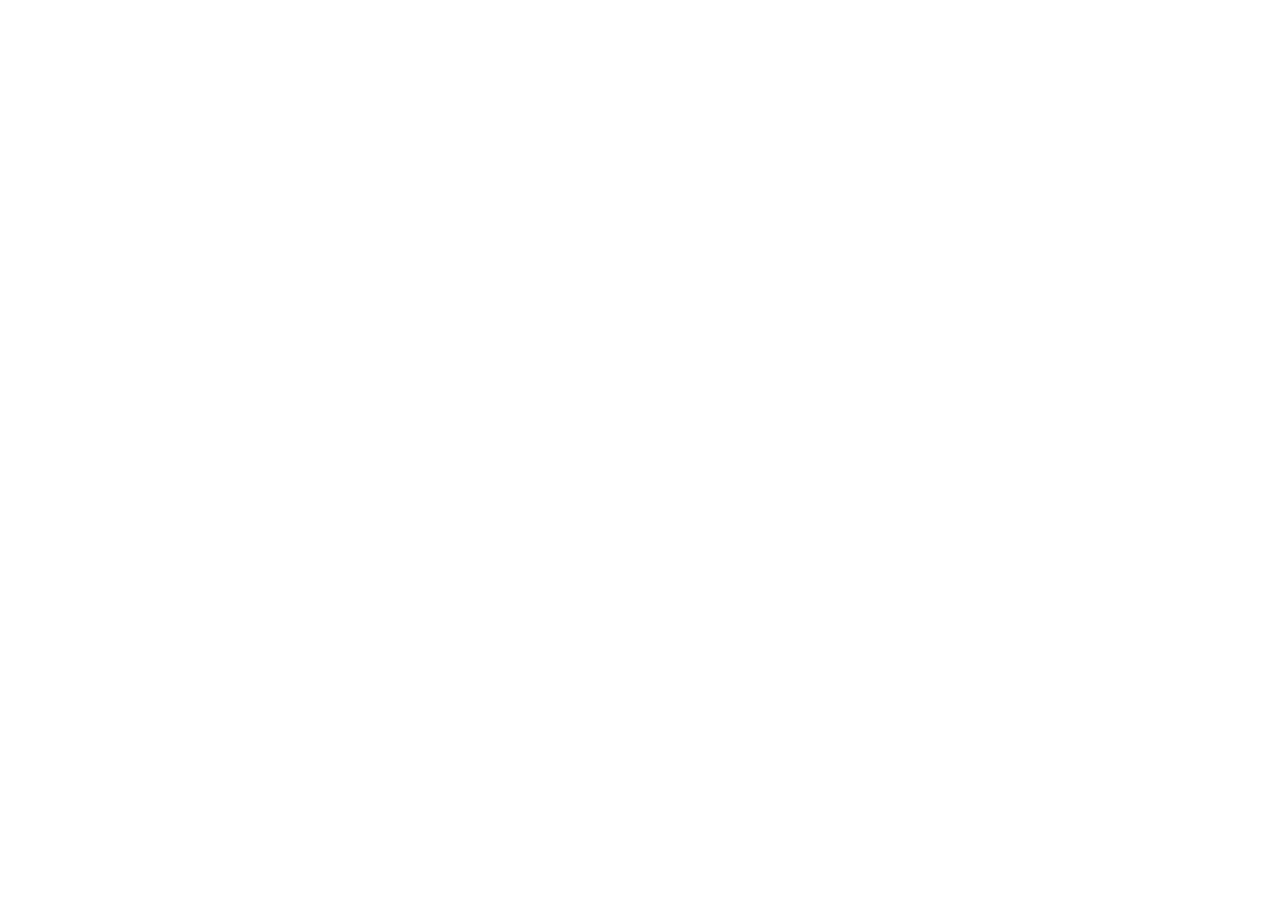
==== commit cdcd1d33: "Website: move to binny.manivannan.design" ====
--- a/privacy/index.html
+++ b/privacy/index.html
@@ -1,47 +1,4 @@
-<!doctype html><html lang="en"><head><meta charset="utf-8"><meta name="viewport" content="width=device-width,initial-scale=1">
-<title>Privacy Policy · Binny</title><link rel="icon" href="../icon.png">
-<link rel="stylesheet" href="../studio.css"><link rel="stylesheet" href="../site.css"></head><body>
-<svg width="0" height="0" style="position:absolute" aria-hidden="true"><symbol id="i-arrow" viewBox="0 0 24 24" fill="none" stroke="currentColor" stroke-width="2" stroke-linecap="round" stroke-linejoin="round"><path d="M5 12h14M12 5l7 7-7 7"/></symbol><symbol id="i-menu" viewBox="0 0 24 24" fill="none" stroke="currentColor" stroke-width="2" stroke-linecap="round" stroke-linejoin="round"><path d="M4 6h16M4 12h16M4 18h16"/></symbol><symbol id="i-star" viewBox="0 0 24 24" fill="none" stroke="currentColor" stroke-width="2" stroke-linecap="round" stroke-linejoin="round"><path d="M12 2l3.09 6.26L22 9.27l-5 4.87 1.18 6.88L12 17.77l-6.18 3.25L7 14.14 2 9.27l6.91-1.01z"/></symbol><symbol id="i-shield" viewBox="0 0 24 24" fill="none" stroke="currentColor" stroke-width="2" stroke-linecap="round" stroke-linejoin="round"><path d="M12 22s8-4 8-10V5l-8-3-8 3v7c0 6 8 10 8 10z"/></symbol><symbol id="i-file" viewBox="0 0 24 24" fill="none" stroke="currentColor" stroke-width="2" stroke-linecap="round" stroke-linejoin="round"><path d="M14 2H6a2 2 0 0 0-2 2v16a2 2 0 0 0 2 2h12a2 2 0 0 0 2-2V8zM14 2v6h6M16 13H8M16 17H8"/></symbol><symbol id="i-help" viewBox="0 0 24 24" fill="none" stroke="currentColor" stroke-width="2" stroke-linecap="round" stroke-linejoin="round"><circle cx="12" cy="12" r="10"/><path d="M9.1 9a3 3 0 0 1 5.8 1c0 2-3 3-3 3M12 17h.01"/></symbol><symbol id="i-mail" viewBox="0 0 24 24" fill="none" stroke="currentColor" stroke-width="2" stroke-linecap="round" stroke-linejoin="round"><rect x="3" y="5" width="18" height="14" rx="3"/><path d="m4 7 8 6 8-6"/></symbol><symbol id="i-search" viewBox="0 0 24 24" fill="none" stroke="currentColor" stroke-width="2" stroke-linecap="round" stroke-linejoin="round"><circle cx="11" cy="11" r="7"/><path d="m20 20-3.5-3.5"/></symbol><symbol id="i-lock" viewBox="0 0 24 24" fill="none" stroke="currentColor" stroke-width="2" stroke-linecap="round" stroke-linejoin="round"><rect x="4" y="11" width="16" height="10" rx="2"/><path d="M8 11V7a4 4 0 0 1 8 0v4"/></symbol><symbol id="i-box" viewBox="0 0 24 24" fill="none" stroke="currentColor" stroke-width="2" stroke-linecap="round" stroke-linejoin="round"><path d="M21 8 12 3 3 8v8l9 5 9-5z"/><path d="M3 8l9 5 9-5M12 13v8"/></symbol><symbol id="i-eyeoff" viewBox="0 0 24 24" fill="none" stroke="currentColor" stroke-width="2" stroke-linecap="round" stroke-linejoin="round"><path d="M2.5 12S6 5 12 5s9.5 7 9.5 7-3.5 7-9.5 7-9.5-7-9.5-7z"/><circle cx="12" cy="12" r="3"/><path d="M4 4l16 16"/></symbol><symbol id="i-gift" viewBox="0 0 24 24" fill="none" stroke="currentColor" stroke-width="2" stroke-linecap="round" stroke-linejoin="round"><rect x="3" y="8" width="18" height="13" rx="2"/><path d="M12 8v13M3 12h18M12 8S10.5 3.5 8 4.5 9 8 12 8zM12 8s1.5-4.5 4-3.5S15 8 12 8z"/></symbol><symbol id="i-heart" viewBox="0 0 24 24" fill="none" stroke="currentColor" stroke-width="2" stroke-linecap="round" stroke-linejoin="round"><path d="M12 20s-7.5-4.5-7.5-10A4.5 4.5 0 0 1 12 7.5 4.5 4.5 0 0 1 19.5 10C19.5 15.5 12 20 12 20z"/></symbol><symbol id="i-bug" viewBox="0 0 24 24" fill="none" stroke="currentColor" stroke-width="2" stroke-linecap="round" stroke-linejoin="round"><rect x="7" y="7" width="10" height="13" rx="5"/><path d="M12 11v9M9 4l1.5 2.5M15 4l-1.5 2.5M3 12h4M17 12h4M4 18l3-2M20 18l-3-2M4 6l3 2M20 6l-3 2"/></symbol><symbol id="i-idea" viewBox="0 0 24 24" fill="none" stroke="currentColor" stroke-width="2" stroke-linecap="round" stroke-linejoin="round"><path d="M9 18h6M10 21h4M12 3a6 6 0 0 0-3.5 10.9c.6.4 1 1.1 1 1.8V16h5v-.3c0-.7.4-1.4 1-1.8A6 6 0 0 0 12 3z"/></symbol><symbol id="i-pen" viewBox="0 0 24 24" fill="none" stroke="currentColor" stroke-width="2" stroke-linecap="round" stroke-linejoin="round"><path d="M12 20h9M16.5 3.5a2.12 2.12 0 0 1 3 3L7 19l-4 1 1-4z"/></symbol><symbol id="i-globe" viewBox="0 0 24 24" fill="none" stroke="currentColor" stroke-width="2" stroke-linecap="round" stroke-linejoin="round"><circle cx="12" cy="12" r="10"/><path d="M2 12h20M12 2a15.3 15.3 0 0 1 4 10 15.3 15.3 0 0 1-4 10 15.3 15.3 0 0 1-4-10 15.3 15.3 0 0 1 4-10z"/></symbol><symbol id="i-trash" viewBox="0 0 24 24" fill="none" stroke="currentColor" stroke-width="2" stroke-linecap="round" stroke-linejoin="round"><path d="M3 6h18M8 6V4a2 2 0 0 1 2-2h4a2 2 0 0 1 2 2v2M19 6l-1 14a2 2 0 0 1-2 2H8a2 2 0 0 1-2-2L5 6M10 11v6M14 11v6"/></symbol><symbol id="i-blanket" viewBox="0 0 24 24" fill="none" stroke="currentColor" stroke-width="2" stroke-linecap="round" stroke-linejoin="round"><path d="M4 20c0-6 2-12 8-12s8 6 8 12"/><path d="M2 20h20M8 20c0-3 1.5-6 4-6s4 3 4 6"/></symbol><symbol id="i-layers" viewBox="0 0 24 24" fill="none" stroke="currentColor" stroke-width="2" stroke-linecap="round" stroke-linejoin="round"><path d="m12 2 10 5-10 5L2 7z"/><path d="m2 12 10 5 10-5M2 17l10 5 10-5"/></symbol><symbol id="i-wind" viewBox="0 0 24 24" fill="none" stroke="currentColor" stroke-width="2" stroke-linecap="round" stroke-linejoin="round"><path d="M9.6 4.6A2 2 0 1 1 11 8H2M12.6 19.4A2 2 0 1 0 14 16H2M17.7 7.7A2.5 2.5 0 1 1 19.5 12H2"/></symbol><symbol id="i-hand" viewBox="0 0 24 24" fill="none" stroke="currentColor" stroke-width="2" stroke-linecap="round" stroke-linejoin="round"><path d="M18 11V6a2 2 0 0 0-4 0v5M14 10V4a2 2 0 0 0-4 0v6M10 10.5V6a2 2 0 0 0-4 0v8"/><path d="M18 8a2 2 0 1 1 4 0v6a8 8 0 0 1-8 8h-2c-2.8 0-4.5-.9-6-2.4l-3.6-3.6a2 2 0 0 1 2.8-2.8L7 15"/></symbol><symbol id="i-sparkle" viewBox="0 0 24 24" fill="none" stroke="currentColor" stroke-width="2" stroke-linecap="round" stroke-linejoin="round"><path d="M12 3l1.9 5.1L19 10l-5.1 1.9L12 17l-1.9-5.1L5 10l5.1-1.9z"/><path d="M19 17v4M17 19h4"/></symbol><symbol id="i-refresh" viewBox="0 0 24 24" fill="none" stroke="currentColor" stroke-width="2" stroke-linecap="round" stroke-linejoin="round"><path d="M21 12a9 9 0 0 1-15 6.7L3 16M3 12a9 9 0 0 1 15-6.7L21 8"/><path d="M21 3v5h-5M3 21v-5h5"/></symbol><symbol id="i-cpu" viewBox="0 0 24 24" fill="none" stroke="currentColor" stroke-width="2" stroke-linecap="round" stroke-linejoin="round"><rect x="5" y="5" width="14" height="14" rx="2"/><rect x="9" y="9" width="6" height="6"/><path d="M9 2v3M15 2v3M9 19v3M15 19v3M2 9h3M2 15h3M19 9h3M19 15h3"/></symbol><symbol id="i-bar" viewBox="0 0 24 24" fill="none" stroke="currentColor" stroke-width="2" stroke-linecap="round" stroke-linejoin="round"><rect x="2" y="3" width="20" height="18" rx="3"/><path d="M2 8h20M16 5.5h2"/></symbol><symbol id="i-click" viewBox="0 0 24 24" fill="none" stroke="currentColor" stroke-width="2" stroke-linecap="round" stroke-linejoin="round"><path d="m9 9 5 12 1.8-5.2L21 14z"/><path d="M7.2 2.2 8 5.1M5.1 8l-2.9-.8M14 4.1 12 6.2M6.2 12l-2.1 2"/></symbol><symbol id="i-download" viewBox="0 0 24 24" fill="none" stroke="currentColor" stroke-width="2" stroke-linecap="round" stroke-linejoin="round"><path d="M12 3v12M7 10l5 5 5-5M5 21h14"/></symbol><symbol id="i-accessibility" viewBox="0 0 24 24" fill="none" stroke="currentColor" stroke-width="2" stroke-linecap="round" stroke-linejoin="round"><circle cx="12" cy="4.5" r="1.5"/><path d="M5 8l7 1.5L19 8M12 9.5V14M9 21l3-7 3 7"/></symbol><symbol id="i-drive" viewBox="0 0 24 24" fill="none" stroke="currentColor" stroke-width="2" stroke-linecap="round" stroke-linejoin="round"><path d="M22 12H2M5.5 5h13L22 12v6a2 2 0 0 1-2 2H4a2 2 0 0 1-2-2v-6z"/><path d="M6 16h.01M10 16h.01"/></symbol><symbol id="i-finder" viewBox="0 0 24 24" fill="none" stroke="currentColor" stroke-width="2" stroke-linecap="round" stroke-linejoin="round"><rect x="3" y="3" width="18" height="18" rx="4"/><path d="M12 3c-1.5 3-2 6-1.5 10H12M8 8v1.5M16 8v1.5M8 15.5c2.5 2 5.5 2 8 0"/></symbol><symbol id="i-apple" viewBox="0 0 24 24" fill="currentColor"><path d="M16.4 12.6c0-2.6 2.1-3.8 2.2-3.9-1.2-1.8-3.1-2-3.7-2-1.6-.2-3.1.9-3.9.9-.8 0-2-.9-3.4-.9-1.7 0-3.3 1-4.2 2.6-1.8 3.1-.5 7.7 1.3 10.2.9 1.2 1.9 2.6 3.2 2.6 1.3-.1 1.8-.8 3.3-.8 1.6 0 2 .8 3.4.8 1.4 0 2.3-1.3 3.1-2.5 1-1.4 1.4-2.8 1.4-2.9 0 0-2.7-1-2.7-4.1zM13.9 5c.7-.9 1.2-2 1-3.2-1 0-2.3.7-3 1.6-.7.8-1.2 2-1.1 3.1 1.2.1 2.3-.6 3.1-1.5z"/></symbol></svg>
-<header class="nav">
-  <a class="brand" href="../"><img src="../icon.png" alt="">Binny</a>
-  <nav class="navlinks" aria-label="Main"><a href="../#demo"><svg aria-hidden="true"><use href="#i-hand"/></svg>Try it</a><a href="../#fabrics"><svg aria-hidden="true"><use href="#i-layers"/></svg>Fabrics</a><a href="../#how"><svg aria-hidden="true"><use href="#i-star"/></svg>How it works</a><a aria-current="page" href="../privacy/"><svg aria-hidden="true"><use href="#i-shield"/></svg>Privacy</a><a href="../support/"><svg aria-hidden="true"><use href="#i-help"/></svg>Support</a></nav>
-  <div class="navright">
-    <span class="divider"></span>
-    <a class="btn primary sm" href="https://github.com/Beingmani/Binny-releases/releases/latest/download/Binny.dmg">Download</a>
-    <details class="menu"><summary class="iconbtn" aria-label="Menu"><svg aria-hidden="true"><use href="#i-menu"/></svg></summary>
-      <div class="menu-panel"><a href="../#demo"><svg aria-hidden="true"><use href="#i-hand"/></svg>Try it</a><a href="../#fabrics"><svg aria-hidden="true"><use href="#i-layers"/></svg>Fabrics</a><a href="../#how"><svg aria-hidden="true"><use href="#i-star"/></svg>How it works</a><a aria-current="page" href="../privacy/"><svg aria-hidden="true"><use href="#i-shield"/></svg>Privacy</a><a href="../support/"><svg aria-hidden="true"><use href="#i-help"/></svg>Support</a><a class="btn primary" href="https://github.com/Beingmani/Binny-releases/releases/latest/download/Binny.dmg"><svg aria-hidden="true"><use href="#i-apple"/></svg>Download for Mac</a></div>
-    </details>
-  </div>
-</header>
-<div class="canvas"><main class="frame">
-<header class="page-head"><div class="switch"><a class="on" href="../privacy/">Privacy</a><a class="" href="../terms/">Terms</a></div><h1>Privacy Policy</h1>
-<p class="meta">Updated 13 October 2026 · 1 min read</p></header>
-<div class="short"><span class="kicker">The short version</span><div class="tiles"><div class="tile"><span class="icon" style="--tint:var(--ink-rust)"><svg aria-hidden="true"><use href="#i-box"/></svg></span><strong>Nothing collected</strong><span>No account, no analytics, no servers of ours.</span></div><div class="tile"><span class="icon" style="--tint:var(--ink-indigo)"><svg aria-hidden="true"><use href="#i-eyeoff"/></svg></span><strong>Your files stay private</strong><span>Binny measures the Trash. It never opens your files.</span></div><div class="tile"><span class="icon" style="--tint:var(--ink-moss)"><svg aria-hidden="true"><use href="#i-refresh"/></svg></span><strong>One kind of request</strong><span>Update checks, to GitHub. They carry nothing about you.</span></div></div></div>
-<div class="legal-body"><nav class="toc" aria-label="On this page"><strong>On this page</strong><a href="#what-we-collect"><span>01</span>What we collect</a><a href="#what-binny-looks-at"><span>02</span>What Binny looks at</a><a href="#permissions"><span>03</span>Permissions</a><a href="#updates"><span>04</span>Updates</a><a href="#children"><span>05</span>Children</a><a href="#changes"><span>06</span>Changes</a></nav>
-<article class="prose"><p>Binny is a Mac menu bar app that puts a blanket over the Trash in your Dock when the Trash gets full. It works entirely on your Mac.</p><section id="what-we-collect"><h2><span>01</span>What we collect</h2><p><strong>Nothing.</strong> Binny has no account, no analytics, no advertising and no tracking, and we run no servers. We never receive, see, sell or share any of your information.</p></section><section id="what-binny-looks-at"><h2><span>02</span>What Binny looks at</h2><ul>
-<li><strong>The size of your Trash.</strong> Binny adds up how much space the files in your Trash take, or counts them, to decide when to cover it. It reads sizes only. It never opens, reads, copies or uploads the files themselves.</li>
-<li><strong>Where the Trash sits in your Dock.</strong> Binny asks macOS where the Trash icon is, so the blanket lands on it.</li>
-</ul>
-<p>Your settings, such as your fabric and when to cover the Trash, are stored only on your Mac. They are deleted when you delete Binny and its settings folder.</p></section><section id="permissions"><h2><span>03</span>Permissions</h2><ul>
-<li><strong>Accessibility:</strong> to find the Trash icon in your Dock. Binny uses it for nothing else.</li>
-<li><strong>Full Disk Access:</strong> to measure the size of your Trash. Without it, Binny counts items instead.</li>
-<li><strong>Control Finder:</strong> to open the Trash and to empty it, only when you click <strong>Empty Trash</strong> and confirm.</li>
-</ul></section><section id="updates"><h2><span>04</span>Updates</h2><p>About once an hour, Binny downloads a small file from GitHub that lists the newest version. When there is a new one, Binny downloads it from GitHub too. Like any download, GitHub sees your IP address; its handling of that is covered by the GitHub Privacy Statement. Binny sends no information about you, your Mac or your Trash with these requests.</p></section><section id="children"><h2><span>05</span>Children</h2><p>Binny is not directed at children under 13 and collects no information from anyone.</p></section><section id="changes"><h2><span>06</span>Changes</h2><p>If this policy changes, the new version will be posted at this address with a new date.</p></section>
-<div class="mail"><div><strong>Questions?</strong><span>Email Vannan3926@gmail.com and you'll hear back from a person.</span></div><a class="btn primary" href="mailto:Vannan3926@gmail.com?subject=Binny%20privacy"><svg aria-hidden="true"><use href="#i-mail"/></svg>Email us</a></div>
-<a class="next" href="../terms/">Read the Terms of Use<svg aria-hidden="true"><use href="#i-arrow"/></svg></a></article></div>
-</main></div>
-<footer class="site">
-  <nav class="cols" aria-label="Site"><div><span class="kicker">App</span><ul><li><a href="../#demo"><span class="thumb" style="--tint:var(--ink-rust)"><svg aria-hidden="true"><use href="#i-hand"/></svg></span>Try it</a></li><li><a href="../#fabrics"><span class="thumb" style="--tint:var(--ink-indigo)"><svg aria-hidden="true"><use href="#i-layers"/></svg></span>Fabrics</a></li><li><a href="../#how"><span class="thumb" style="--tint:var(--ink-gold)"><svg aria-hidden="true"><use href="#i-star"/></svg></span>How it works</a></li><li><a href="https://github.com/Beingmani/Binny-releases/releases/latest/download/Binny.dmg"><span class="thumb" style="--tint:var(--ink-moss)"><svg aria-hidden="true"><use href="#i-download"/></svg></span>Download</a></li></ul></div><div><span class="kicker">Help</span><ul><li><a href="../support/"><span class="thumb" style="--tint:var(--accent)"><svg aria-hidden="true"><use href="#i-help"/></svg></span>Support</a></li><li><a href="https://github.com/Beingmani/Binny-releases/issues/new/choose"><span class="thumb" style="--tint:var(--ink-rust)"><svg aria-hidden="true"><use href="#i-bug"/></svg></span>Report a bug</a></li><li><a href="mailto:Vannan3926@gmail.com"><span class="thumb" style="--tint:var(--ink-indigo)"><svg aria-hidden="true"><use href="#i-mail"/></svg></span>Vannan3926@gmail.com</a></li></ul></div><div><span class="kicker">Legal</span><ul><li><a href="../privacy/"><span class="thumb" style="--tint:var(--accent)"><svg aria-hidden="true"><use href="#i-shield"/></svg></span>Privacy Policy</a></li><li><a href="../terms/"><span class="thumb" style="--tint:var(--ink-slate)"><svg aria-hidden="true"><use href="#i-file"/></svg></span>Terms of Use</a></li></ul></div><div><span class="kicker">More apps</span><ul><li><a href="https://beingmani.github.io/Overlap-releases/"><span class="thumb" style="--tint:var(--t-blue)"><svg aria-hidden="true"><use href="#i-globe"/></svg></span>Overlap</a></li><li><a href="https://beingmani.github.io/Pulse-releases/"><span class="thumb" style="--tint:var(--t-red)"><svg aria-hidden="true"><use href="#i-pen"/></svg></span>Pulse</a></li></ul></div></nav>
-  <div class="bar">
-    <div class="left"><a class="brand" href="../"><img src="../icon.png" alt="">Binny</a><span class="tagline">A blanket for your messy Trash</span></div>
-    <nav aria-label="Legal"><a href="../privacy/">Privacy</a><a href="../terms/">Terms</a><a href="../support/">Support</a><span class="meta">© 2026</span></nav>
-  </div>
-</footer>
-<script>
-// Highlight the section you're reading in the contents list.
-const links = [...document.querySelectorAll(".toc a")];
-const seen = new IntersectionObserver((es) => es.forEach((e) => {
-  if (e.isIntersecting) links.forEach((a) => a.classList.toggle("on", a.getAttribute("href") === "#" + e.target.id));
-}), { rootMargin: "-20% 0px -70% 0px" });
-document.querySelectorAll(".prose section[id]").forEach((s) => seen.observe(s));
-</script></body></html>+<!doctype html><html lang="en"><head><meta charset="utf-8"><title>Binny has moved</title>
+<link rel="canonical" href="https://binny.manivannan.design/privacy/"><meta http-equiv="refresh" content="0; url=https://binny.manivannan.design/privacy/">
+<script>location.replace("https://binny.manivannan.design/privacy/" + location.hash)</script></head>
+<body><p>Binny has moved to <a href="https://binny.manivannan.design/privacy/">https://binny.manivannan.design/privacy/</a>.</p></body></html>
